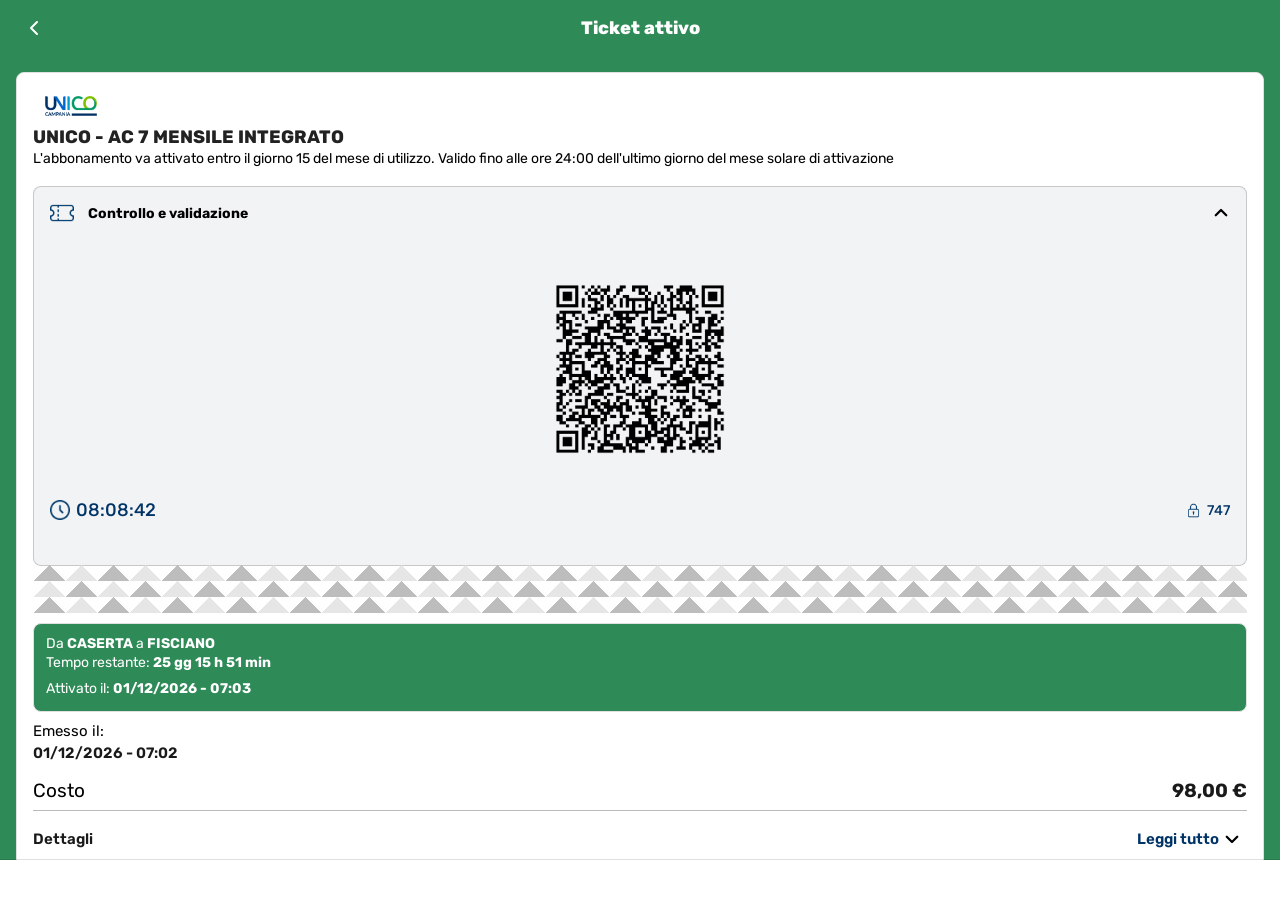
==== docs/index.html @ a91f194e "." ====
<!DOCTYPE html>
<html lang="it">
<head>
    <link rel="manifest" href="manifest.json">
    <meta name="theme-color" content="#2e8b57">
    <meta charset="UTF-8" />
  <meta name="viewport" content="width=device-width, initial-scale=1.0, maximum-scale=1.0, user-scalable=no, viewport-fit=cover" />
  <meta name="apple-mobile-web-app-capable" content="yes" />
  <meta name="apple-mobile-web-app-status-bar-style" content="black-translucent" />
  <meta name="apple-mobile-web-app-title" content="UNICO Campania" />
  <meta name="format-detection" content="telephone=no" />
  <meta name="msapplication-tap-highlight" content="no" />
  <meta name="mobile-web-app-capable" content="yes" />
  <title>ABB. UNICO</title>
  <link rel="preconnect" href="https://fonts.googleapis.com">
  <link rel="preconnect" href="https://fonts.gstatic.com" crossorigin>
  <link href="https://fonts.googleapis.com/css2?family=Rubik:wght@300;400;500;600;700;800&display=swap" rel="stylesheet">
  <link rel="stylesheet" href="styles.css" />
  <style>
    /* Palette overrides */
    .unico-topbar { background: #2e8b57 !important; }
    .content.unico { background: #2e8b57 !important; }
    .unico-banner { background: #2e8b57 !important; }
    .unico-bottom-fill { background: #2e8b57 !important; }

    .btn.secondary { background: #0a49b0 !important; }
    .val-footer { padding-bottom: 20px !important; }
    .val-footer .time, .val-footer .locks { color: #003366 !important; font-weight: 400 !important; }
    .val-footer .time { font-size: 18px !important; font-weight: 400 !important; }
    .val-footer .time span, .val-footer .locks span { font-weight: 450 !important; }
    .val-footer .time svg { width: 23px !important; height: 23px !important; }
    .val-footer .time svg *, .val-footer .locks svg * { stroke: #0a49b0 !important; }

    /* Remove space between divider and Dettagli */
    .unico-details { margin-top: 0 !important; }

    /* Bottom button layout: icon left, label centered */
    .unico-bottombar .btn.secondary { position: relative; }
    .unico-bottombar .btn.secondary svg { position: absolute; left: 16px; top: 50%; transform: translateY(-50%); }
    .unico-bottombar .btn.secondary .btn-label { position: absolute; left: 50%; transform: translateX(-50%); pointer-events: none; }
    /* Make the bottom button taller */
    .unico-bottombar .btn.secondary { padding-top: 20px; padding-bottom: 20px; margin-bottom: 6px; }

    /* Reduce gap between validation panel and triangles (second accordion body) */
    .unico-card > details.unico-acc:nth-of-type(2) .acc-body { padding-bottom: 8px !important; }

    /* Speed up triangles and position */
    .triangles { margin-top: -1px !important; }
    .triangles .tri-row { animation-duration: 0.7s !important; }

    /* Remove bottom margin only from second accordion (Controllo e validazione) */
    .unico-card > details.unico-acc:nth-of-type(2) { margin-bottom: 0 !important; }

    /* Ticket info section styles */
    .ticket-info-section {
      background: #fff;
      border-radius: 8px;
      margin-top: 10px;
    }
    
    .info-item {
      display: flex;
      flex-direction: column;
      align-items: flex-start;
      border-bottom: 0;
      gap: 4px;
    }

    .info-item.cost-item {
      flex-direction: row;
      justify-content: space-between;
      align-items: center;
      border-bottom: 1px solid #b9b9b9;
      padding-bottom: 8px;
      padding-top: 17px;
    }
    
    .info-label {
      color: black;
      font-size: 14px;
      font-weight: 400;
    }
    
    .info-value {
      color: #1a1a1a;
      font-size: 14px;
      font-weight: 600;
    }
    
    .cost-value {
      font-weight: 700;
      font-size: 17px;
    }
    
    .details-section {
      margin-top: 0;
      padding-top: 8px;
    }

    .details-header {
      display: flex;
      justify-content: space-between;
      align-items: center;
      padding: 10px 0 12px 0;
    }
    
    .details-label {
      color: #1a1a1a;
      font-size: 14px;
      font-weight: 600;
    }
    
    .details-toggle {
      background: transparent;
      border: 0;
      color: #003366;
      font-weight: 600;
      font-size: 14px;
      display: flex;
      align-items: center;
      gap: 4px;
      cursor: pointer;
    }

    .details-toggle .chevron {
      color: #000;
    }
    
    .chevron {
      transition: transform 0.2s ease;
    }

    .details-section.open .chevron {
      transform: rotate(180deg);
    }
    
    .company-info {
      background: #f8f9fa;
      border-radius: 8px;
      padding: 16px;
      margin-top: 12px;
      text-align: center;
    }
    
    .company-name {
      font-weight: 800;
      font-size: 14px;
      color: #1a1a1a;
      margin-bottom: 4px;
    }
    
    .company-address {
      font-size: 13px;
      color: #6b6b6b;
      margin-bottom: 4px;
    }
    
    .company-vat {
      font-size: 13px;
      color: #6b6b6b;
    }
    
    .ticket-codes {
      margin-top: 0;
      padding-top: 0;
    }

    .code-row {
      display: flex;
      justify-content: space-between;
      align-items: center;
      padding: 12px 0;
    }
    
    .code-label {
      color: #6b6b6b;
      font-size: 14px;
    }
    
    .code-value {
      color: #6b6b6b;
      font-size: 14px;
      font-weight: 400;
    }

    /* Mobile optimizations for iPhone 13 Pro and similar */
    @media screen and (max-width: 428px) {
      /* La rimozione di queste classi è gestita dal CSS generale in styles.css */
      /* .content.unico {
        bottom: calc(60px + var(--safe-bottom)) !important;
      } */
      
      .unico-card {
        margin: 12px;
        padding: 12px;
      }

      .unico-card-header {
        padding: 12px 0;
      }

      .unico-logo-img {
        width: 50px;
      }
      
      .unico-title .line1 {
        font-size: 15px;
        line-height: 1.3;
      }
      
      .unico-title .line2 {
        font-size: 12px;
        line-height: 1.2;
      }
      
      .qr-box {
        width: 160px;
        height: 160px;
      }
      
      .ticket-info-section {
        margin: 8px 0;
        border-radius: 8px;
      }
      
      .info-item {
        flex-direction: column;
        align-items: flex-start;
        border-bottom: 0;
        gap: 4px;
      }


      .info-label, .info-value {
        font-size: 14px;
      }
      
      .cost-value {
        font-size: 17px;
      }
      
      .company-info {
        padding: 12px;
        margin-top: 8px;
      }
      
      .company-name {
        font-size: 14px;
      }
      
      .company-address, .company-vat {
        font-size: 13px;
      }

      .details-section {
        margin-top: 0;
        padding-top: 8px;
      }

      .ticket-codes {
        margin-top: 0;
        padding-top: 0;
      }

      .code-label, .code-value {
        font-size: 14px;
      }

      .code-value {
        font-weight: 400;
      }
      
      .unico-bottombar .btn.secondary {
        width: calc(100% - 16px);
        margin-bottom: 2px;
        padding: 14px 16px;
      }
      
      /* La rimozione di queste classi è gestita dal CSS generale in styles.css */
      /* .unico-bottombar {
        height: calc(60px + var(--safe-bottom)) !important;
        padding-bottom: calc(var(--safe-bottom) + 4px) !important;
      } */
    }

    /* Touch optimizations */
    @media (hover: none) and (pointer: coarse) {
      .details-toggle {
        min-height: 44px;
        padding: 8px;
      }
      
      .icon-btn {
        min-height: 44px;
        min-width: 44px;
      }
      
      .unico-bottombar .btn.secondary {
        min-height: 48px;
      }
    }

    /* Safe area adjustments for iPhone notch */
    @supports (padding: max(0px)) {
      .unico-topbar {
        padding-left: max(16px, env(safe-area-inset-left));
        padding-right: max(16px, env(safe-area-inset-right));
      }
      
      .unico-card {
        margin-left: max(16px, env(safe-area-inset-left));
        margin-right: max(16px, env(safe-area-inset-right));
        padding-left: max(16px, env(safe-area-inset-left));
        padding-right: max(16px, env(safe-area-inset-right));
      }
      
      .unico-bottombar {
        padding-left: max(16px, env(safe-area-inset-left));
        padding-right: max(16px, env(safe-area-inset-right));
      }
    }

    /* Font size increases for better readability */
    .unico-title .line1 {
      font-size: 18px !important;
      line-height: 1.4;
    }
    
    .unico-title .line2 {
      font-size: 14px !important;
      line-height: 1.3;
    }
    
    .route {
      font-size: 14px !important;
    }

    .valid {
      font-size: 14px !important;
      font-weight: 400 !important;
    }

    .unico-banner { font-weight: 400 !important; }
    
    .info-label {
      font-size: 15px !important;
    }
    
    .info-value {
      font-size: 15px !important;
    }
    
    .cost-value {
      font-size: 19px !important;
    }
    
    .details-label {
      font-size: 15px !important;
    }
    
    .details-toggle {
      font-size: 15px !important;
      color: #003366 !important;
      font-family: 'Rubik', sans-serif !important;
    }

    .details-toggle .chevron {
      color: #000 !important;
    }
    
    .company-name {
      font-size: 15px !important;
    }
    
    .company-address, .company-vat {
      font-size: 14px !important;
    }
    
    .code-label {
      font-size: 15px !important;
    }
    
    .code-value {
      font-size: 15px !important;
      font-weight: 400 !important;
    }
    
    .val-footer .locks {
      font-size: 14px !important;
    }

    /* Porta la label "Costo" alla stessa dimensione del valore */
    .info-item.cost-item .info-label { font-size: 19px !important; }

    .unico-bottombar .btn.secondary .btn-label {
      font-size: 16px !important;
      font-weight: 600;
    }

    .clock-icon {
      width: 20px;
      height: 20px;
      object-fit: contain;
    }

    .lock-icon {
      width: 15px;
      height: 15px;
      object-fit: contain;
    }

    /* Colora le icone con #003366 */
    .sicon-img {
      filter: brightness(0) saturate(100%) invert(14%) sepia(89%) saturate(1829%) hue-rotate(192deg) brightness(95%) contrast(101%);
    }

    .clock-icon {
      filter: brightness(0) saturate(100%) invert(14%) sepia(89%) saturate(1829%) hue-rotate(192deg) brightness(95%) contrast(101%);
    }

    .lock-icon {
      filter: brightness(0) saturate(100%) invert(14%) sepia(89%) saturate(1829%) hue-rotate(192deg) brightness(95%) contrast(101%);
    }
  </style>
</head>
<body onselectstart="return false;" ondragstart="return false;">
  <div class="app-frame">
    <header class="unico-topbar">
      <button class="icon-btn back" onclick="window.location.href='tickets.html'" aria-label="Indietro">
        <svg width="24" height="24" viewBox="0 0 24 24" fill="none" xmlns="http://www.w3.org/2000/svg"><path d="M15 18L9 12L15 6" stroke="white" stroke-width="2" stroke-linecap="round" stroke-linejoin="round"/></svg>
      </button>
      <div class="title">Ticket attivo</div>
      <div class="spacer"></div>
    </header>

    <main class="content unico">
      <div class="unico-card">
        <div class="unico-card-header">
          <img class="unico-logo-img" src="unicoC.png" alt="UNICO" />
          <div class="unico-title">
            <div class="line1">UNICO - AC 7 MENSILE INTEGRATO</div>
            <div class="line2">L'abbonamento va attivato entro il giorno 15 del mese di utilizzo. Valido fino alle ore 24:00 dell'ultimo giorno del mese solare di attivazione</div>
          </div>
        </div>


        <details class="unico-acc" open>
          <summary style="color: #000; font-weight: 700;"><span class="sicon">
            <img class="sicon-img" src="ticket.png" alt="Controllo e validazione" />
          </span><span class="slabel">Controllo e validazione</span></summary>
          <div class="acc-body">
            <div class="validation-panel">
              <div class="qr-box">
                <img src="qr-code.png" alt="QR di validazione" />
              </div>
              <div class="val-footer">
                <div class="time">
                  <img src="clock.png" alt="Orologio" class="clock-icon" />
                  <span id="unico-time" style="font-weight: 400;">09:53:10</span>
                </div>
                <div class="locks">
                  <img src="lock.png" alt="Lucchetto" class="lock-icon" />
                  <span style="font-weight: 400;">747</span>
                </div>
              </div>
            </div>
          </div>
        </details>

        <div class="triangles" aria-hidden="true">
          <div class="tri-row r1"></div>
          <div class="tri-row r2"></div>
          <div class="tri-row r3"></div>
        </div>

        <div class="unico-banner">
          <div class="route">Da <strong><C>CASERTA</C></strong> a <strong>FISCIANO</strong></div>
          <div class="valid">Tempo restante: <span id="countdown"></span></div>
          <div class="activated">Attivato il: <strong><span id="activation-date"></span> - 07:03</strong></div>

        </div>
        
        <div class="ticket-info-section">
          <div class="info-item">
            <div class="info-label">Emesso il:</div>
            <div class="info-value" id="emission-date"></div>
          </div>
          
          <div class="info-item cost-item">
            <div class="info-label">Costo</div>
            <div class="info-value cost-value">98,00 €</div>
          </div>
          
          <div class="details-section">
            <div class="details-header">
              <div class="details-label">Dettagli</div>
              <button class="details-toggle" id="details-toggle" type="button">
                Leggi tutto
                <svg class="chevron" width="16" height="16" viewBox="0 0 24 24" fill="none" xmlns="http://www.w3.org/2000/svg" aria-hidden="true">
                  <path d="M19 9l-7 7-7-7" stroke="currentColor" stroke-width="2" stroke-linecap="round" stroke-linejoin="round"/>
                </svg>
              </button>
            </div>

            <div class="company-info" hidden>
              <div class="company-details">
                <div class="company-name">AIRCAMPANIA S.R.L.</div>
                <div class="company-address">Via Fasano ZI loc. Pianodardine</div>
                <div class="company-vat">P.Iva: 02977850649</div>
              </div>
            </div>
          </div>

          <div class="ticket-codes">
            <div class="code-row">
              <div class="code-label">Codice Ticket:</div>
              <div class="code-value">8509/810701</div>
            </div>
            <div class="code-row">
              <div class="code-label">PNR:</div>
              <div class="code-value">352XWKS8CA</div>
            </div>
          </div>
        </div>
      </div>

    <div class="unico-bottombar">
    </div>

  <script>
    (function(){
      function pad(n){return n<10?'0'+n:''+n}
      function tick(){
        var el = document.getElementById('unico-time');
        var d = new Date();
        el.textContent = pad(d.getHours())+":"+pad(d.getMinutes())+":"+pad(d.getSeconds());
        el.style.fontWeight = '400';
      }
      tick();
      window.unicoClock && clearInterval(window.unicoClock);
      window.unicoClock = setInterval(tick, 1000);

      // Countdown to end of month
      function updateCountdown(){
        var now = new Date();
        var year = now.getFullYear();
        var month = now.getMonth();
        var endOfMonth = new Date(year, month + 1, 0, 23, 59, 59, 999);
        var diff = endOfMonth - now;
        
        if (diff <= 0) {
          document.getElementById('countdown').innerHTML = '<strong>0</strong> gg <strong>0</strong> h <strong>0</strong> min';
          return;
        }
        
        var days = Math.floor(diff / (1000 * 60 * 60 * 24));
        var hours = Math.floor((diff % (1000 * 60 * 60 * 24)) / (1000 * 60 * 60));
        var minutes = Math.floor((diff % (1000 * 60 * 60)) / (1000 * 60));
        
        document.getElementById('countdown').innerHTML = 
          '<strong>' + days + ' gg ' + hours + ' h ' + minutes + ' min </strong>'  ;
      }
      updateCountdown();
      window.countdownInterval && clearInterval(window.countdownInterval);
      window.countdownInterval = setInterval(updateCountdown, 60000); // Update every minute

      // Set activation date to first day of current month
      var now = new Date();
      var firstDay = new Date(now.getFullYear(), now.getMonth(), 1);
      var day = pad(firstDay.getDate());
      var month = pad(firstDay.getMonth() + 1);
      var year = firstDay.getFullYear();
      document.getElementById('activation-date').textContent = day + '/' + month + '/' + year;
      document.getElementById('emission-date').textContent = day + '/' + month + '/' + year + ' - 07:02';

      // Toggle 'Leggi tutto' details panel
      var btn = document.getElementById('details-toggle');
      if (btn) {
        btn.addEventListener('click', function(){
          var detailsSection = btn.closest('.details-section');
          var companyInfo = detailsSection.querySelector('.company-info');
          
          detailsSection.classList.toggle('open');
          
          if (detailsSection.classList.contains('open')) {
            companyInfo && companyInfo.removeAttribute('hidden');
          } else {
            companyInfo && companyInfo.setAttribute('hidden','');
          }
        });
      }

      // Prevent text selection with JavaScript
      document.addEventListener('selectstart', function(e) {
        e.preventDefault();
        return false;
      });
      
      document.addEventListener('dragstart', function(e) {
        e.preventDefault();
        return false;
      });
      


      // Prevent copy/paste keyboard shortcuts
      document.addEventListener('keydown', function(e) {
        if (e.ctrlKey && (e.keyCode === 65 || e.keyCode === 67 || e.keyCode === 86 || e.keyCode === 88)) {
          e.preventDefault();
          return false;
        }
        if (e.metaKey && (e.keyCode === 65 || e.keyCode === 67 || e.keyCode === 86 || e.keyCode === 88)) {
          e.preventDefault();
          return false;
        }
      });
    })();

  </script>

        <script>
            if ('serviceWorker' in navigator) {
                navigator.serviceWorker.register('/sw.js')
                    .then(() => console.log('Service Worker registrato'))
                    .catch((err) => console.error('SW error:', err));
            }
        </script>
    </main>
</body>
</html>
---- docs/styles.css ----
/* Base */
* { 
  box-sizing: border-box;
  /* Disable text selection across all elements */
  -webkit-user-select: none;
  -moz-user-select: none;
  -ms-user-select: none;
  user-select: none;
  /* Disable text highlighting on touch devices */
  -webkit-touch-callout: none;
  -webkit-tap-highlight-color: transparent;
}
:root { --safe-bottom: env(safe-area-inset-bottom, 0px); }
html, body { 
  height: 100%; 
  overflow: hidden;
  /* Additional selection prevention for root elements */
  -webkit-user-select: none;
  -moz-user-select: none;
  -ms-user-select: none;
  user-select: none;
  -webkit-touch-callout: none;
  -webkit-tap-highlight-color: transparent;
}
body {
  margin: 0;
  font-family: 'Rubik', system-ui, -apple-system, Segoe UI, Roboto, Helvetica, Arial, 'Apple Color Emoji', 'Segoe UI Emoji';
  font-size: 14px; /* slightly smaller base size */
  background: #fff;
  color: #222;
  /* Prevent text selection and context menus */
  -webkit-user-select: none;
  -moz-user-select: none;
  -ms-user-select: none;
  user-select: none;
  -webkit-touch-callout: none;
  -webkit-tap-highlight-color: transparent;
}

/* Phone frame to mimic the screenshot proportions */
.app-frame {
  width: 100vw;
  height: 100vh; /* A2HS reliable height */
  min-height: 100dvh; /* try to match device height when supported */
  overflow: hidden; /* ensure no scroll */
  position: relative;
  background: #fff;
}

/* Status bar */
.status-bar {
  height: 44px;
  padding: 0 12px;
  display: flex;
  align-items: center;
  justify-content: space-between;
  color: #fff;
  font-weight: 600;
}
.status-bar .time { font-size: 16px; }
.status-bar .status-icons { display: flex; align-items: center; gap: 8px; }
.status-bar .icon { font-size: 12px; opacity: 0.95; }
.status-bar .wifi {
  width: 16px; height: 12px; position: relative;
}
.status-bar .wifi::before,
.status-bar .wifi::after {
  content: ""; position: absolute; left: 0; right: 0; margin: auto; border: 2px solid #fff; border-top-color: transparent; border-left-color: transparent; border-right-color: transparent; border-radius: 50%; width: 16px; height: 12px; top: 0;
}
.status-bar .wifi::after { width: 10px; height: 6px; top: 4px; }
.battery { display:flex; align-items:center; gap: 4px; }
.battery .battery-body { width: 22px; height: 10px; border:2px solid #fff; border-radius: 3px; position: relative; padding: 1px; }
.battery .battery-level { height: 100%; background:#fff; border-radius: 2px; }
.battery .battery-cap { width: 2px; height: 8px; background: #fff; border-radius: 1px; }
.battery .battery-text { font-size: 12px; font-weight: 700; opacity: 0.95; }

/* Top bar */
.topbar { height: calc(56px + env(safe-area-inset-top)); display: grid; grid-template-columns: 1fr auto 1fr; align-items: center; color: #fff; position: fixed; top: 0; left: 0; right: 0; background: #3D9C34; padding-top: env(safe-area-inset-top); z-index: 20; box-shadow: 0 1px 0 rgba(0,0,0,0.12); }
.icon-btn { display: inline-flex; align-items: center; gap: 6px; background: transparent; border: 0; color: #fff; font-weight: 600; padding: 0px 12px 0px 6px; }
.icon-btn svg { display: block; }
.topbar .title { font-weight: 700; font-size: 16px; text-align: center; }
.topbar .actions { justify-self: end; }

/* Content area */
.content {
  position: absolute; left: 0; right: 0;
  top: calc(56px + env(safe-area-inset-top));
  bottom: calc(66px + var(--safe-bottom));
  background: #fff;
  overflow: hidden; /* keep single-page view */
}

/* Pull to refresh UI */
.pull-spinner { height: 0; display: grid; place-items: center; opacity: 0; pointer-events: none; overflow: hidden; }
.pull-spinner.active { height: 36px; opacity: 1; }
.spinner { animation: spin 0.9s linear infinite; }
.spinner .path { stroke: #3D9C34; stroke-linecap: round; }
@keyframes spin { from { transform: rotate(0deg);} to { transform: rotate(360deg);} }

.content-inner { will-change: transform; }

.ticket-card { padding: 8px 12px 0; }
.ticket-header { display:flex; justify-content: flex-start; gap: 12px; color: #1a1a1a; align-items: center; position: relative; padding: 12px 0 18px; overflow: hidden; }

@keyframes headerPulse {
  0%   { transform: translate(-50%, -50%) scale(0);  opacity: 0.24; }
  100% { transform: translate(-50%, -50%) scale(40); opacity: 0;    }
}
.ticket-header .provider { color: #8a8a8a; font-weight: 400; font-size: 12px; }
.product { display:flex; align-items: center; gap: 8px; margin-top: 2px; }
.product-line { font-weight: 700; color: #1a1a1a; }
.icon-row { margin-top: 6px; }

/* Reflowed header layout */
.left.reflow { display: flex; align-items: center; gap: 10px; }
.left.reflow .check { width: 28px; height: 28px; display: grid; place-items: center; position: relative; z-index: 1; }
.left.reflow .check svg { width: 18px; height: 18px; }
.left.reflow .text-block { display: flex; flex-direction: column; margin-left: -2px; margin-top: -2px; }
.left.reflow .check::after {
  content: "";
  position: absolute;
  left: 50%;
  top: 50%;
  width: 16px;
  height: 16px;
  background: #3D9C34;
  opacity: 0.22;
  border-radius: 50%;
  transform: translate(-50%, -50%) scale(0);
  pointer-events: none;
  animation: headerPulse 2.2s linear infinite;
}
.right { position: absolute; right: 0; bottom: 0; }
.remaining { color: #8a8a8a; font-size: 12px; font-weight: 400; }

.qr-wrap { display: grid; place-items: center; padding: 8px 0 0; }
.qr { width: 180px; height: 180px; }
.qr svg { width: 100%; height: 100%; display: block; }
.qr img { width: 100%; height: 100%; display: block; object-fit: contain; }

.details { margin-top: 8px; border-top: 1px solid #eaeaea; }
.row { display:flex; justify-content: space-between; align-items: flex-start; gap: 8px; padding: 12px 0; border-bottom: 1px solid #efefef; }
.label { color:#8a8a8a; font-size: 12px; }
.value { color:#1f1f1f; font-weight: 500; margin-left: auto; text-align: right; max-width: 60%; white-space: normal; word-break: break-word; }
.value.mono { font-family: 'Rubik', system-ui, -apple-system, Segoe UI, Roboto, Helvetica, Arial, 'Apple Color Emoji', 'Segoe UI Emoji'; letter-spacing: 0.3px; white-space: nowrap; }

/* Bottom tab bar */
.tabbar {
  position: fixed; left: 0; right: 0; bottom: 0;
  height: calc(66px + var(--safe-bottom)); /* slight overscan eliminates 1px gaps */
  background: #3D9C34; display: grid; grid-template-columns: repeat(3, 1fr); align-items: center; z-index: 10;
  box-shadow: 0 -1px 0 rgba(0,0,0,0.08);
}
.tabbar .tab { margin-bottom: var(--safe-bottom); }

/* Extra paint for the bottom safe area (A2HS edge cases) */
.safe-bottom { position: fixed; left: 0; right: 0; bottom: 0; height: var(--safe-bottom); background: #3D9C34; z-index: 5; pointer-events: none; }
.tab { color: rgba(255,255,255,0.9); text-decoration: none; display:flex; flex-direction: column; align-items: center; justify-content: center; gap: 2px; font-size: 12px; }
.tab .tab-icon { width: 24px; height: 24px; display: grid; place-items: center; }
.tab .avatar { width: 24px; height: 24px; border-radius: 50%; background: rgba(255,255,255,0.9); color: #3D9C34; font-weight: 700; }
.tab.active { color: #fff; font-weight: 700; }

/* Shop screen styles */
.shop-topbar { height: 72px; background: #3D9C34; color: #fff; display: flex; align-items: center; justify-content: space-between; padding: 0 16px; position: fixed; top: 0; left: 0; right: 0; padding-top: env(safe-area-inset-top); z-index: 20; box-shadow: 0 1px 0 rgba(0,0,0,0.12); }
.shop-topbar .city-name { font-weight: 700; font-size: 16px; }
.shop-topbar .city-sub { font-size: 12px; opacity: 0.9; }
.shop-topbar .icon-btn { padding: 6px; }

.content.shop { 
  background: #fff; 
  top: calc(72px + env(safe-area-inset-top)); 
  overflow: auto; 
  -webkit-overflow-scrolling: touch;
}

.hero { position: relative; background: linear-gradient(180deg, #3D9C34 0%, #3D9C34 100%); color: #fff; height: 170px; overflow: hidden; display: flex; align-items: center; }
.hero-graphic { position: absolute; inset: 0; }
.hero-graphic .arch { position: absolute; right: -40px; bottom: -40px; width: 260px; height: 140px; background: rgba(0,0,0,0.18); border-top-left-radius: 140px; border-top-right-radius: 140px; transform: scaleX(1.2); }
.hero-graphic .tickets { position: absolute; left: 8px; top: 20px; width: 110px; height: 90px; background: rgba(255,255,255,0.25); border-radius: 8px; filter: blur(0.2px); }
.hero-graphic .bag { position: absolute; left: 70px; top: 40px; width: 120px; height: 100px; background: rgba(0,0,0,0.25); border-radius: 14px; }
.hero-cta { position: relative; margin-left: auto; margin-right: 16px; text-align: center; }
.hero-cta .cta-title { font-weight: 800; letter-spacing: 0.4px; }
.hero-cta .cta-sub { font-weight: 700; font-size: 12px; margin-top: 2px; }
.hero-cta .cta-button { display: inline-block; margin-top: 10px; background: #3D9C34; color: #fff; text-decoration: none; padding: 8px 14px; border-radius: 22px; font-weight: 700; box-shadow: 0 2px 0 rgba(0,0,0,0.15) inset; }

.section { padding: 16px; background: #fff; }
.section + .section { padding-top: 6px; }
.section-header { margin: 8px 0 10px; }
.section-title { font-weight: 700; font-size: 16px; color: #222; }
.section-sub { font-size: 12px; color: #7c7c7c; }

.card-grid.two { display: grid; grid-template-columns: 1fr 1fr; gap: 12px; }
.card { display: grid; grid-template-columns: auto 1fr; align-items: center; gap: 10px; background: #fff; border-radius: 8px; padding: 14px; box-shadow: 0 1px 0 rgba(0,0,0,0.06), 0 1px 12px rgba(0,0,0,0.02); color: #1a1a1a; text-decoration: none; }
.card .card-logo.unico { width: 58px; height: 36px; border-radius: 6px; background: #fff; border: 2px solid #3D9C34; color: #3D9C34; display: grid; place-items: center; font-weight: 800; }
.card .card-icon.phone { width: 48px; height: 48px; border-radius: 10px; background: #eaf9f6; display: grid; place-items: center; }
.card .card-title { font-size: 12px; color: #1a1a1a; }

.tile-grid.two { display: grid; grid-template-columns: 1fr 1fr; gap: 10px; }
.tile { position: relative; height: 82px; border-radius: 10px; background: linear-gradient(135deg, rgba(61,156,52,0.85), rgba(61,156,52,0.85)); color: #fff; text-decoration: none; overflow: hidden; display: grid; align-items: end; }
.tile .tile-label { padding: 10px; font-weight: 700; }

/* Start options */
.content.shop.start { overflow: auto; }
.tile.option { background: linear-gradient(135deg, rgba(61,156,52,0.85), rgba(61,156,52,0.85)); }

/* UNICO screen */
.unico-topbar { height: calc(56px + env(safe-area-inset-top)); background: #3D9C34; color:#fff; position: fixed; top:0; left:0; right:0; display:grid; grid-template-columns: 1fr auto 1fr; align-items:center; padding-top: env(safe-area-inset-top); z-index: 20; box-shadow: none; }
.unico-topbar .title { font-weight: 800; font-size: 18px}
.content.unico { top: calc(56px + env(safe-area-inset-top)); bottom: calc(40px + var(--safe-bottom)); overflow: auto; background: #3D9C34; }
.content.unico { scrollbar-width: none; }
.content.unico::-webkit-scrollbar { width: 0; height: 0; display: none; }

.unico-card { margin: 16px; background: #ffffff; border-radius: 8px; padding: 16px; box-shadow: none; border: 1px solid #e0e0e0; }
.unico-card-header { background:#fff; border-radius: 8px; padding: 12px 0; position: relative; display:block; box-shadow: none; border: 0; }
.unico-logo-img { position: absolute; margin-top: 3px; left: 12px; top: 4px; width: 52px; height: auto; object-fit: contain; }
.unico-title { margin-top: 4px; padding-left: 0; padding-top: 20px; text-align: left; }
.unico-logo { width: 64px; height: 32px; border-radius: 6px; background: #fff; border:2px solid #3D9C34; color:#3D9C34; display:grid; place-items:center; font-weight: 800; }
.unico-title .line1 { font-weight: 750; }
.unico-title .line2 { font-size: 12px; color:black; }
.unico-title .line3 { font-size: 12px; color:#9a9a9a; }

.unico-acc { margin: 14px 0 0 0; background: transparent; border-radius: 0; overflow: visible; }
.unico-acc:first-of-type { margin-top: 6px; }
.unico-acc summary { list-style: none; cursor: pointer; padding: 14px 16px; font-weight: 600; display:flex; align-items:center; justify-content: space-between; background: #f2f3f4; border-radius: 8px; border: 1px solid #c8c8c8; }
.unico-acc[open] summary { border-bottom-left-radius: 0; border-bottom-right-radius: 0; border-bottom: 0; }
.unico-acc summary .sicon { display:inline-grid; place-items:center; margin-right: 14px; }
.unico-acc summary .sicon .sicon-img { width: 24px; height: 24px; object-fit: contain; display: block; }
.unico-acc summary .slabel { flex: 1; }
.unico-acc summary .chev { width: 18px; height: 18px; background: url('chevron.png') center/contain no-repeat; display: inline-block; transform: rotate(90deg); transition: transform 160ms ease; }
.unico-acc[open] summary .chev { transform: rotate(270deg); }
.unico-acc summary::after {
  content: '';
  width: 18px;
  height: 18px;
  background-image: url("data:image/svg+xml,%3csvg xmlns='http://www.w3.org/2000/svg' fill='none' viewBox='0 0 24 24' stroke='%23000'%3e%3cpath stroke-linecap='round' stroke-linejoin='round' stroke-width='3' d='M19 9l-7 7-7-7'%3e%3c/path%3e%3c/svg%3e");
  background-size: contain;
  background-repeat: no-repeat;
  background-position: center;
  transition: transform 0.2s ease;
}
.unico-acc[open] summary::after {
  transform: rotate(180deg);
}
.unico-acc .acc-body { padding: 18px 16px; border: 1px solid #c8c8c8; border-top: 0; background: #f2f3f4; border-radius: 0 0 8px 8px; }
.unico-acc:first-of-type .acc-body { padding-top: 28px; padding-bottom: 12px; }
.triangles { margin: 0; padding: 0; background: transparent; border-radius: 0; overflow: hidden; }
.triangles .tri-row { height: 16px; background-repeat: repeat-x; background-size: 64px 16px; will-change: background-position; -webkit-backface-visibility: hidden; backface-visibility: hidden; }
/* Top row: dark then light */
.triangles .tri-row.r1 { 
  background-image: url("data:image/svg+xml;utf8,<svg xmlns='http://www.w3.org/2000/svg' shape-rendering='crispEdges' width='56' height='14' viewBox='0 0 56 14'><polygon points='0,14 14,0 28,14' fill='%23bdbdbd'/><polygon points='28,14 42,0 56,14' fill='%23e6e6e6'/></svg>"); 
  animation: tri-scroll 0.7s linear infinite;
}
/* Middle row: light then dark - offset per sfasare i triangoli */
.triangles .tri-row.r2 { 
  background-image: url("data:image/svg+xml;utf8,<svg xmlns='http://www.w3.org/2000/svg' shape-rendering='crispEdges' width='56' height='14' viewBox='0 0 56 14'><polygon points='0,14 14,0 28,14' fill='%23e6e6e6'/><polygon points='28,14 42,0 56,14' fill='%23bdbdbd'/></svg>"); 
  animation: tri-scroll-offset 0.7s linear infinite;
}
/* Bottom row: dark then light */
.triangles .tri-row.r3 { 
  background-image: url("data:image/svg+xml;utf8,<svg xmlns='http://www.w3.org/2000/svg' shape-rendering='crispEdges' width='56' height='14' viewBox='0 0 56 14'><polygon points='0,14 14,0 28,14' fill='%23bdbdbd'/><polygon points='28,14 42,0 56,14' fill='%23e6e6e6'/></svg>"); 
  animation: tri-scroll 0.7s linear infinite;
}

/* Animazione per la prima e terza riga */
@keyframes tri-scroll {
  0% { background-position: 0 0; }
  100% { background-position: 64px 0; }
}

/* Animazione sfasata per la seconda riga - le punte toccano i bordi dei triangoli sopra/sotto */
@keyframes tri-scroll-offset {
  0% { background-position: -16px 0; }
  100% { background-position: 48px 0; }
}
.validation-panel { background: transparent; border:0; border-radius:8px; padding:12px 0px 12px 0px; display:grid; justify-items:center; gap:40px; }
.qr-box { width: 180px; height: 180px; display:grid; place-items:center; }
.qr-box img { width: 100%; height: 100%; object-fit: contain; display:block; }
.val-footer { width: 100%; display:flex; align-items:center; justify-content: space-between; }
.val-footer .time { display:inline-flex; align-items:center; gap:6px; color:#1f5fe0; font-weight: 400; font-size: 17px; }
.val-footer .time svg { width: 20px; height: 20px; }
.val-footer .locks { display:inline-flex; align-items:center; gap:6px; color:#1f5fe0; font-weight:400; }
.val-footer .time svg *,
.val-footer .locks svg * { stroke: #1f5fe0 !important; }
.id-card { display:flex; gap: 15px; align-items: flex-start; }
.id-card .avatar { width: 58px; height: 58px; border-radius: 8px; background: #d7d7d7; }
.id-card .avatar-img { width: 92px; height: 92px; border-radius: 0; object-fit: cover; display: block; margin: 6px 0; }
.id-card .id-lines { display: grid; gap: 3px; }
.id-card .id-name { font-weight: 700; color: #1a1a1a; font-size: 13px; }
.id-card .id-cf { font-size: 12px; color:black; letter-spacing: 0.3px; }
.id-card .sep { height: 8px; }
.id-card .id-row { font-size: 13px; }
.id-card .id-field { display: grid; gap: 2px; margin-top: 4px; }
.id-card .id-field .label { font-size: 11px; color: black; }
.id-card .id-field .value { font-size: 13px; color: #1a1a1a; text-align: left; margin-left: 0; max-width: none; }
.id-card .id-field .value.strong { font-weight: 500; }

.unico-banner {
  margin-top: 10px;
  background: #3D9C34;
  color: #fff;
  border-radius: 8px;
  padding: 10px 12px 14px 12px;
  font-weight: 600;
  text-align: left;
  border: 1px solid #e0e0e0;
}
.unico-banner .route {
  line-height: 1.4;
}
.unico-banner .valid {
  font-weight: 700;
  line-height: 1.3;
  margin-bottom: 8px;
}

.unico-meta { background:#fff; border-radius: 8px; margin-top: 10px; padding: 10px 14px; }
.unico-meta .meta-row { display:flex; justify-content: space-between; padding: 6px 0; border-bottom: 0; }
.unico-meta .meta-row + .meta-row { margin-top: 8px; }
.unico-meta .meta-row.stack { display: grid; gap: 2px; }
.unico-meta .meta-row .label { color:#6b6b6b; font-size:12px; }
.unico-meta .meta-row .value { font-size: 14px; color:#1a1a1a; }
/* Force left-start for stacked values */
.unico-meta .meta-row.stack .value { text-align: left; margin-left: 0; justify-self: start; }
.unico-meta .meta-row.inline { display:flex; gap: 6px; justify-content: space-between; align-items: baseline; }
.unico-meta .meta-row.inline .label { font-size: 15px; font-weight: 400; }
.unico-meta .meta-row .nowrap { white-space: nowrap; }
.unico-meta .meta-row:last-child { border-bottom: 0; }
.unico-meta .value.strong { font-weight: 800; }
.unico-meta .meta-divider { height: 1px; background: #f0f0f0; margin-top: 8px; }

.unico-details { background:#fff; border-radius: 8px; margin-top: 10px; padding: 10px 14px; }
.unico-details .row { display:flex; justify-content: space-between; padding: 8px 0; border-bottom: 0; }
.unico-details .row .chev.small { width: 14px; height: 14px; background: url('chevron.png') center/contain no-repeat; transform: rotate(90deg); transition: transform 160ms ease; }
.unico-details .row .chev.small.rotate { transform: rotate(270deg); }
.unico-details .row:last-child { border-bottom: 0; }
.unico-details .issuer { margin-top: 10px; color:#444; font-size: 13px; }
.unico-details .link { font-weight: 700; color:#2d78ff; text-decoration: none; }
/* Bottom details header and toggle */
.unico-details .row.header { align-items: center; }
.unico-details .row.header .label { font-weight: 700; }
.unico-details .details-toggle { background: transparent; border: 0; padding: 6px 0; color: #2d78ff; font-weight: 700; font-family: inherit; cursor: pointer; display: inline-flex; align-items: center; gap: 6px; }
.unico-details .details-toggle:active { opacity: .85; }
.unico-details .details-toggle .chev-btn { width: 14px; height: 14px; background: url('chevron.png') center/contain no-repeat; display: inline-block; filter: hue-rotate(200deg) saturate(4) brightness(1.1); transform: rotate(90deg); transition: transform 160ms ease; }
.unico-details.open .details-toggle .chev-btn { transform: rotate(270deg); }
.unico-details .issuer.right { text-align: right; }
.unico-details .greybox { margin-top: 10px; background: #f2f3f4; border-radius: 8px; padding: 8px 10px; }
.unico-details .greybox .row { border-bottom: 0; padding: 6px 0; }
.unico-details .greybox .value.muted { color: #7a7a7a; }

.unico-actions { padding: 12px 0 2px; display:grid; place-items:center; }
.btn.secondary { background:#1f5fe0; color:#fff; border:0; border-radius: 10px; padding: 12px 16px; display:inline-flex; align-items:center; gap:8px; font-weight: 700; }

/* UNICO bottom safe-area paint (no tabbar) */
.unico-bottom-fill { position: fixed; left: 0; right: 0; bottom: 0; height: var(--safe-bottom); background: #3D9C34; z-index: 5; pointer-events: none; }

/* UNICO fixed bottom action bar */
.unico-bottombar {
  position: fixed; left: 0; right: 0; bottom: 0;
  height: calc(40px + var(--safe-bottom));
  background: #ffffff; box-shadow: 0 -1px 0 rgba(0,0,0,0.12);
  display: grid; align-items: end; justify-items: center; z-index: 12;
  padding-bottom: var(--safe-bottom);
}


/* Scrollbar subtle */
.content::-webkit-scrollbar { width: 6px; }
.content::-webkit-scrollbar-thumb { background: #e3e3e3; border-radius: 4px; }

/* Settings / Customize */
.content.settings { background: #fff; }
.form { padding: 16px; display: grid; gap: 14px; }
.form-group { display: grid; gap: 6px; }
.form-row { display: grid; grid-template-columns: 1fr 1fr; gap: 12px; }
.form label { font-size: 12px; color: #666; }
.form input[type="date"],
.form input[type="time"],
.form select { height: 38px; border: 1px solid #e4e4e4; border-radius: 8px; padding: 0 10px; font-size: 14px; }
.form-actions { display: flex; gap: 10px; margin-top: 8px; }
.btn { display: inline-block; text-decoration: none; color: #3D9C34; background: #f3fbfa; padding: 10px 12px; border-radius: 10px; font-weight: 600; text-align: center; flex: 1; }
.btn.primary { background: #3D9C34; color: #fff; }

/* Additional text and image selection prevention */
img, svg, canvas {
  -webkit-user-select: none;
  -moz-user-select: none;
  -ms-user-select: none;
  user-select: none;
  -webkit-touch-callout: none;
  -webkit-tap-highlight-color: transparent;
  pointer-events: none;
}

/* Prevent selection on all text elements */
p, span, div, h1, h2, h3, h4, h5, h6, a, button, label {
  -webkit-user-select: none;
  -moz-user-select: none;
  -ms-user-select: none;
  user-select: none;
  -webkit-touch-callout: none;
  -webkit-tap-highlight-color: transparent;
}

/* Re-enable pointer events for interactive elements */
button, a, .btn, .tab, .icon-btn, .details-toggle {
  pointer-events: auto;
}

/* Uniforma lo stile della freccia accanto a "Leggi tutto" con quelle delle card */
.details-toggle .chevron { width: 18px; height: 18px; color: #000; }
.details-toggle .chevron path { stroke-width: 3; }
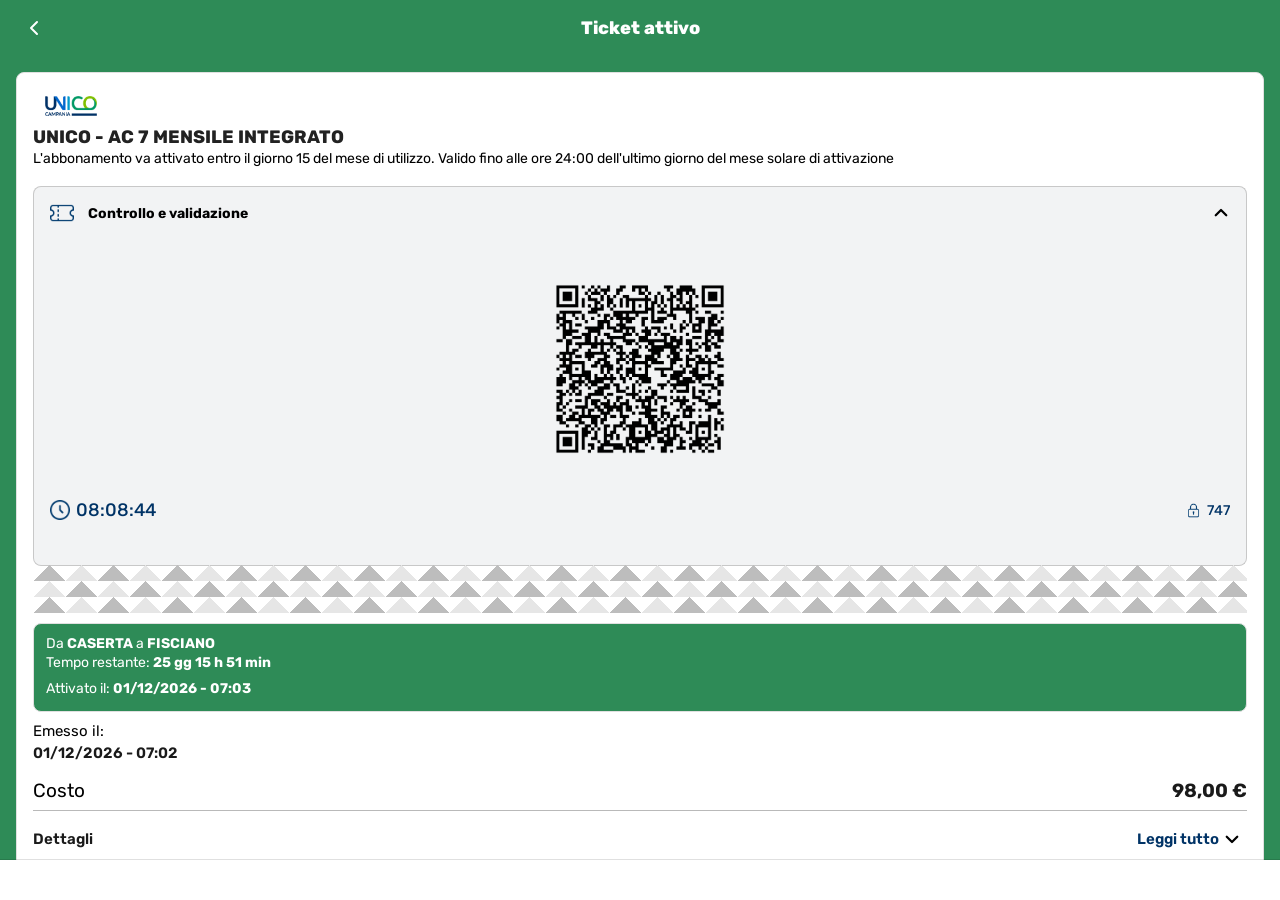
==== commit 901c4ae3: "." ====
--- a/docs/index.html
+++ b/docs/index.html
@@ -474,7 +474,7 @@
         </div>
 
         <div class="unico-banner">
-          <div class="route">Da <strong><C>CASERTA</C></strong> a <strong>FISCIANO</strong></div>
+          <div class="route">Da <strong>CASERTA</strong> a <strong>FISCIANO</strong></div>
           <div class="valid">Tempo restante: <span id="countdown"></span></div>
           <div class="activated">Attivato il: <strong><span id="activation-date"></span> - 07:03</strong></div>
 
@@ -523,11 +523,11 @@
           </div>
         </div>
       </div>
-
-    <div class="unico-bottombar">
-    </div>
-
-  <script>
+    </main>
+
+    <div class="unico-bottombar"></div>
+
+    <script>
     (function(){
       function pad(n){return n<10?'0'+n:''+n}
       function tick(){
@@ -600,8 +600,6 @@
         e.preventDefault();
         return false;
       });
-      
-
 
       // Prevent copy/paste keyboard shortcuts
       document.addEventListener('keydown', function(e) {
@@ -615,16 +613,15 @@
         }
       });
     })();
-
-  </script>
-
-        <script>
-            if ('serviceWorker' in navigator) {
-                navigator.serviceWorker.register('/sw.js')
-                    .then(() => console.log('Service Worker registrato'))
-                    .catch((err) => console.error('SW error:', err));
-            }
-        </script>
-    </main>
+    </script>
+
+    <script>
+      if ('serviceWorker' in navigator) {
+        navigator.serviceWorker.register('./sw.js')
+          .then(() => console.log('Service Worker registrato'))
+          .catch((err) => console.error('SW error:', err));
+      }
+    </script>
+  </div>
 </body>
 </html>
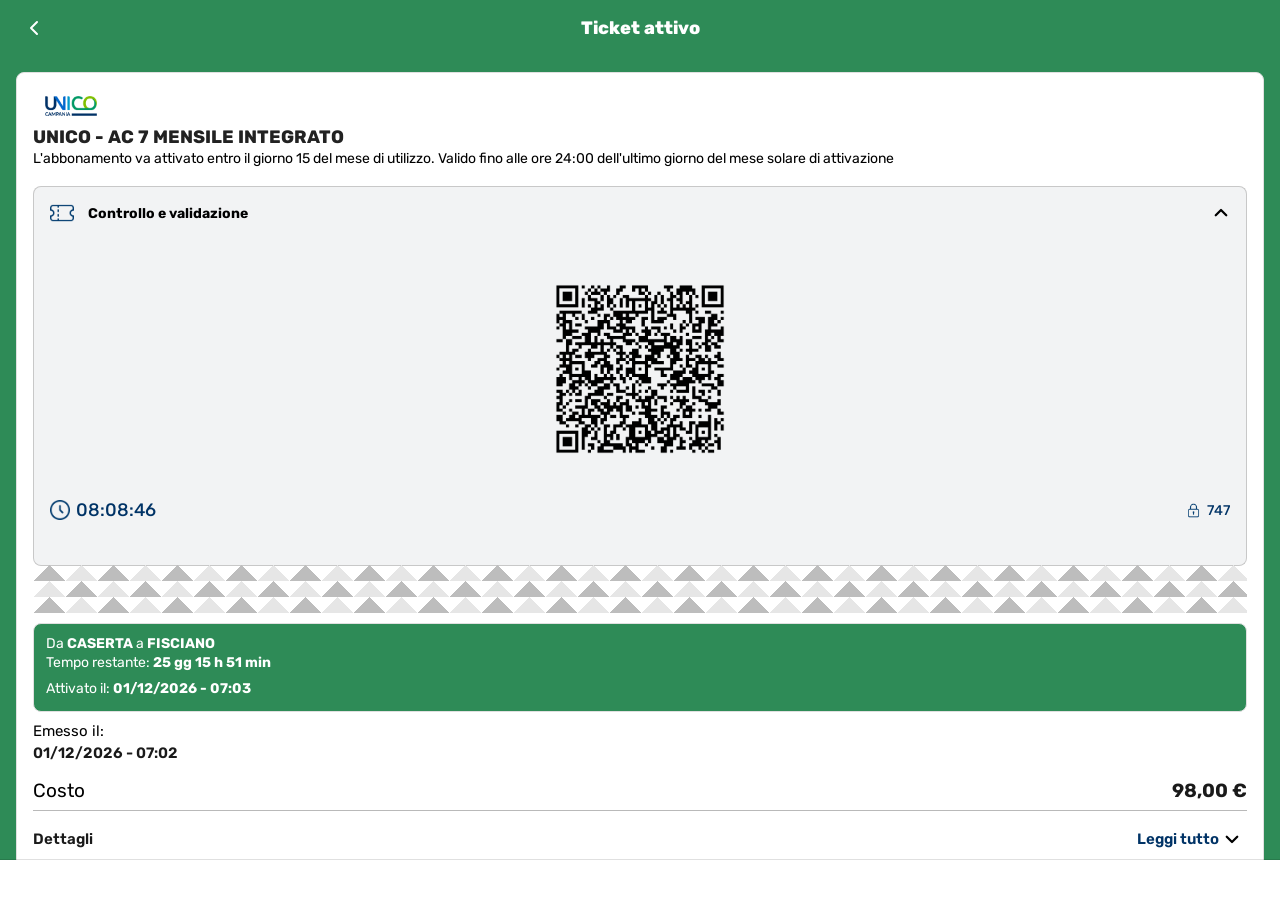
==== commit 9c743a07: "." ====
--- a/docs/index.html
+++ b/docs/index.html
@@ -421,12 +421,33 @@
     .lock-icon {
       filter: brightness(0) saturate(100%) invert(14%) sepia(89%) saturate(1829%) hue-rotate(192deg) brightness(95%) contrast(101%);
     }
+
+    /* Ensure full scrolling so all data can be pulled comfortably above the white bottom bar */
+    .content.unico {
+      bottom: calc(40px + var(--safe-bottom)) !important;
+      padding-bottom: 24px !important;
+      -webkit-overflow-scrolling: touch !important;
+      overflow-y: auto !important;
+    }
+
+    /* Striscetta bianca fissa in basso ripristinata e visibile */
+    .unico-bottombar {
+      display: block !important;
+      position: fixed !important;
+      left: 0 !important;
+      right: 0 !important;
+      bottom: 0 !important;
+      height: calc(40px + var(--safe-bottom)) !important;
+      background: #ffffff !important;
+      box-shadow: 0 -1px 0 rgba(0,0,0,0.12) !important;
+      z-index: 12 !important;
+    }
   </style>
 </head>
 <body onselectstart="return false;" ondragstart="return false;">
   <div class="app-frame">
     <header class="unico-topbar">
-      <button class="icon-btn back" onclick="window.location.href='tickets.html'" aria-label="Indietro">
+      <button class="icon-btn back" onpointerdown="var m=document.querySelector('meta[name=\'theme-color\']');if(m)m.setAttribute('content','#ffffff');var ma=document.querySelector('meta[name=\'apple-mobile-web-app-status-bar-style\']');if(ma)ma.setAttribute('content','default');" onclick="window.location.href='tickets.html'" aria-label="Indietro">
         <svg width="24" height="24" viewBox="0 0 24 24" fill="none" xmlns="http://www.w3.org/2000/svg"><path d="M15 18L9 12L15 6" stroke="white" stroke-width="2" stroke-linecap="round" stroke-linejoin="round"/></svg>
       </button>
       <div class="title">Ticket attivo</div>
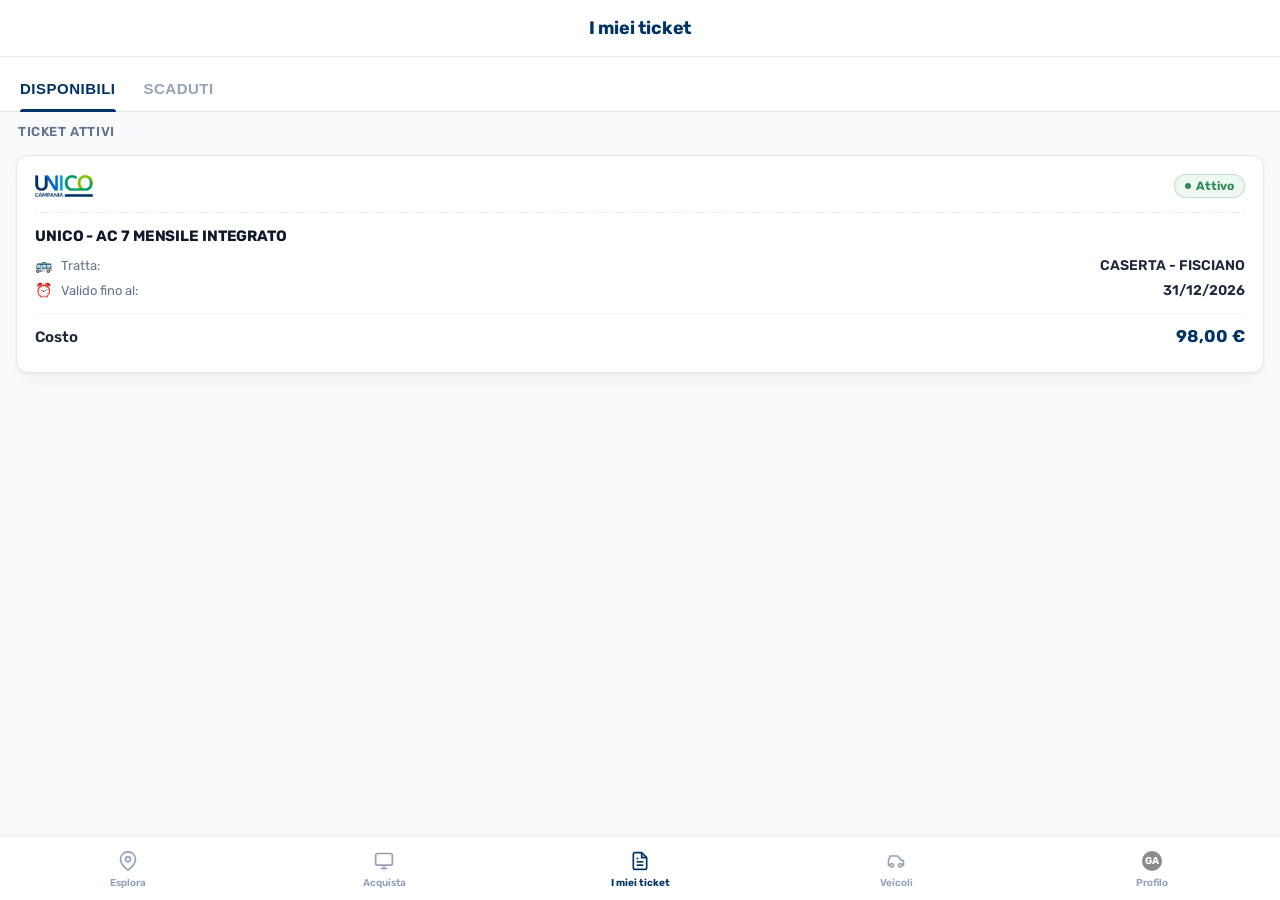
==== commit 78cc9803: "." ====
--- a/docs/index.html
+++ b/docs/index.html
@@ -1,71 +1,471 @@
 <!DOCTYPE html>
 <html lang="it">
 <head>
-    <link rel="manifest" href="manifest.json">
-    <meta name="theme-color" content="#2e8b57">
-    <meta charset="UTF-8" />
+  <link rel="manifest" href="manifest.json">
+  <meta name="theme-color" content="#ffffff" id="meta-theme-color">
+  <meta charset="UTF-8" />
   <meta name="viewport" content="width=device-width, initial-scale=1.0, maximum-scale=1.0, user-scalable=no, viewport-fit=cover" />
   <meta name="apple-mobile-web-app-capable" content="yes" />
-  <meta name="apple-mobile-web-app-status-bar-style" content="black-translucent" />
+  <meta name="apple-mobile-web-app-status-bar-style" content="default" id="meta-apple-status">
   <meta name="apple-mobile-web-app-title" content="UNICO Campania" />
   <meta name="format-detection" content="telephone=no" />
   <meta name="msapplication-tap-highlight" content="no" />
   <meta name="mobile-web-app-capable" content="yes" />
-  <title>ABB. UNICO</title>
+  <title>UNICO Campania</title>
   <link rel="preconnect" href="https://fonts.googleapis.com">
   <link rel="preconnect" href="https://fonts.gstatic.com" crossorigin>
-  <link href="https://fonts.googleapis.com/css2?family=Rubik:wght@300;400;500;600;700;800&display=swap" rel="stylesheet">
+  <link href="https://fonts.googleapis.com/css2?family=Rubik:wght@300;400;500;600;700;800&family=Inter:wght@400;500;600;700;800&display=swap" rel="stylesheet">
   <link rel="stylesheet" href="styles.css" />
   <style>
-    /* Palette overrides */
-    .unico-topbar { background: #2e8b57 !important; }
-    .content.unico { background: #2e8b57 !important; }
-    .unico-banner { background: #2e8b57 !important; }
-    .unico-bottom-fill { background: #2e8b57 !important; }
-
-    .btn.secondary { background: #0a49b0 !important; }
-    .val-footer { padding-bottom: 20px !important; }
-    .val-footer .time, .val-footer .locks { color: #003366 !important; font-weight: 400 !important; }
-    .val-footer .time { font-size: 18px !important; font-weight: 400 !important; }
-    .val-footer .time span, .val-footer .locks span { font-weight: 450 !important; }
-    .val-footer .time svg { width: 23px !important; height: 23px !important; }
-    .val-footer .time svg *, .val-footer .locks svg * { stroke: #0a49b0 !important; }
-
-    /* Remove space between divider and Dettagli */
-    .unico-details { margin-top: 0 !important; }
-
-    /* Bottom button layout: icon left, label centered */
-    .unico-bottombar .btn.secondary { position: relative; }
-    .unico-bottombar .btn.secondary svg { position: absolute; left: 16px; top: 50%; transform: translateY(-50%); }
-    .unico-bottombar .btn.secondary .btn-label { position: absolute; left: 50%; transform: translateX(-50%); pointer-events: none; }
-    /* Make the bottom button taller */
-    .unico-bottombar .btn.secondary { padding-top: 20px; padding-bottom: 20px; margin-bottom: 6px; }
-
-    /* Reduce gap between validation panel and triangles (second accordion body) */
-    .unico-card > details.unico-acc:nth-of-type(2) .acc-body { padding-bottom: 8px !important; }
-
-    /* Speed up triangles and position */
-    .triangles { margin-top: -1px !important; }
-    .triangles .tri-row { animation-duration: 0.7s !important; }
-
-    /* Remove bottom margin only from second accordion (Controllo e validazione) */
-    .unico-card > details.unico-acc:nth-of-type(2) { margin-bottom: 0 !important; }
-
-    /* Ticket info section styles */
+    body {
+      font-family: 'Rubik', -apple-system, BlinkMacSystemFont, 'Segoe UI', Roboto, sans-serif;
+      margin: 0;
+      padding: 0;
+      background: #ffffff;
+      height: 100%;
+      overflow: hidden;
+    }
+
+    /* Views management for instant, synchronized switching */
+    .view-container {
+      position: absolute;
+      top: 0;
+      left: 0;
+      right: 0;
+      bottom: 0;
+      width: 100vw;
+      height: 100vh;
+      min-height: 100dvh;
+      overflow: hidden;
+      display: none;
+    }
+    .view-container.active {
+      display: block;
+    }
+
+    /* --- HOME / TICKETS LIST STYLES --- */
+    .tickets-topbar { 
+      height: calc(56px + env(safe-area-inset-top)); 
+      background: #ffffff; 
+      color: #0f172a; 
+      position: fixed; 
+      top: 0; 
+      left: 0; 
+      right: 0; 
+      display: flex; 
+      align-items: center; 
+      justify-content: center; 
+      padding-top: env(safe-area-inset-top); 
+      z-index: 20; 
+      box-shadow: 0 1px 0 rgba(0,0,0,0.08); 
+    }
+    .tickets-topbar .title { 
+      font-weight: 700; 
+      font-size: 18px; 
+      color: #003366; 
+      letter-spacing: -0.2px;
+    }
+
+    .content.tickets { 
+      top: calc(56px + env(safe-area-inset-top)); 
+      bottom: calc(64px + var(--safe-bottom)); 
+      overflow-y: auto; 
+      -webkit-overflow-scrolling: touch;
+      background: #f8fafc; 
+    }
+
+    .tabs { 
+      display: flex; 
+      gap: 28px; 
+      padding: 14px 20px 0; 
+      border-bottom: 1px solid #e2e8f0; 
+      background: #ffffff;
+    }
+    .tab-item { 
+      background: transparent; 
+      border: 0; 
+      padding: 10px 0 14px; 
+      font-weight: 600; 
+      color: #94a3b8; 
+      position: relative; 
+      font-size: 15px;
+      letter-spacing: 0.5px;
+      cursor: pointer;
+    }
+    .tab-item.active { 
+      color: #003366; 
+      font-weight: 700;
+    }
+    .tab-item.active::after { 
+      content: ""; 
+      position: absolute; 
+      left: 0; 
+      right: 0; 
+      bottom: -1px; 
+      height: 3px; 
+      background: #003366; 
+      border-radius: 3px 3px 0 0; 
+    }
+
+    .section.section-caption { 
+      padding: 12px 18px 8px; 
+      background: #f8fafc; 
+      color: #64748b; 
+      font-weight: 600; 
+      font-size: 13px;
+      text-transform: uppercase;
+      letter-spacing: 0.6px;
+    }
+
+    .ticket-list-card { 
+      display: block; 
+      margin: 8px 16px 16px; 
+      background: #ffffff; 
+      border-radius: 12px;
+      box-shadow: 0 1px 3px rgba(0,0,0,0.05), 0 10px 15px -5px rgba(0,0,0,0.04);
+      border: 1px solid #e2e8f0; 
+      color: #1e293b; 
+      text-decoration: none; 
+      padding: 18px; 
+      cursor: pointer;
+      transition: transform 0.15s ease, box-shadow 0.15s ease;
+      position: relative;
+    }
+    .ticket-list-card:active {
+      transform: scale(0.985);
+    }
+    .ticket-list-card .card-header { 
+      display: flex; 
+      justify-content: space-between; 
+      align-items: center; 
+      margin-bottom: 14px;
+    }
+    .ticket-list-card .brand { 
+      width: 58px; 
+      height: auto; 
+      object-fit: contain; 
+    }
+    .badge { 
+      display: inline-flex;
+      align-items: center;
+      gap: 5px;
+      font-weight: 700; 
+      font-size: 12px; 
+      padding: 4px 10px; 
+      border-radius: 20px; 
+      background: #eef7f0; 
+      color: #2e8b57; 
+      border: 1px solid rgba(46, 139, 87, 0.25);
+    }
+    .badge.active::before {
+      content: "";
+      width: 6px;
+      height: 6px;
+      border-radius: 50%;
+      background: #2e8b57;
+      display: inline-block;
+    }
+    .ticket-list-card .card-title { 
+      font-weight: 700; 
+      font-size: 15px;
+      color: #0f172a;
+      border-top: 1px dashed #e2e8f0; 
+      padding-top: 14px; 
+      margin-bottom: 12px;
+      letter-spacing: -0.1px;
+    }
+    .ticket-list-card .card-row { 
+      display: flex; 
+      align-items: baseline; 
+      gap: 10px; 
+      margin-bottom: 8px; 
+      color: #64748b; 
+    }
+    .ticket-list-card .card-row .icon {
+      font-size: 14px;
+      width: 16px;
+      flex-shrink: 0;
+    }
+    .ticket-list-card .card-row .label { 
+      color: #64748b; 
+      font-size: 13px; 
+      font-weight: 400;
+    }
+    .ticket-list-card .card-row .value.strong { 
+      font-weight: 600; 
+      color: #1e293b; 
+      font-size: 14px;
+    }
+    .ticket-list-card .card-row.spread { 
+      justify-content: space-between; 
+      margin-top: 14px;
+      padding-top: 12px;
+      border-top: 1px solid #f1f5f9;
+    }
+    .ticket-list-card .card-row.spread .label {
+      font-size: 15px;
+      font-weight: 600;
+      color: #1e293b;
+    }
+    .ticket-list-card .card-row.spread .value.strong {
+      font-size: 17px;
+      font-weight: 700;
+      color: #003366;
+    }
+
+    .tickets-tabbar {
+      position: fixed; 
+      left: 0; 
+      right: 0; 
+      bottom: 0;
+      height: calc(64px + var(--safe-bottom)); 
+      background: #ffffff; 
+      display: grid; 
+      grid-template-columns: repeat(5, 1fr); 
+      align-items: center; 
+      z-index: 10;
+      box-shadow: 0 -1px 3px rgba(0,0,0,0.04);
+      border-top: 1px solid #f1f5f9;
+    }
+    .tickets-tabbar .tab { 
+      margin-bottom: var(--safe-bottom); 
+      color: #94a3b8; 
+      text-decoration: none; 
+      display: flex; 
+      flex-direction: column; 
+      align-items: center; 
+      justify-content: center; 
+      gap: 4px; 
+      font-size: 10px; 
+      font-weight: 600;
+      transition: color 0.15s ease;
+    }
+    .tickets-tabbar .tab .tab-icon { 
+      width: 24px; 
+      height: 24px; 
+      display: grid; 
+      place-items: center; 
+    }
+    .tickets-tabbar .tab.active { 
+      color: #003366; 
+      font-weight: 700; 
+    }
+
+    .tickets-safe-bottom { 
+      position: fixed; 
+      left: 0; 
+      right: 0; 
+      bottom: 0; 
+      height: var(--safe-bottom); 
+      background: #ffffff; 
+      z-index: 5; 
+      pointer-events: none; 
+    }
+
+    /* --- TICKET DETAIL SCREEN STYLES --- */
+    .unico-topbar { 
+      background: #2e8b57 !important; 
+      height: calc(56px + env(safe-area-inset-top)); 
+      color:#fff; 
+      position: fixed; 
+      top:0; 
+      left:0; 
+      right:0; 
+      display:grid; 
+      grid-template-columns: 1fr auto 1fr; 
+      align-items:center; 
+      padding-top: env(safe-area-inset-top); 
+      z-index: 20; 
+      box-shadow: none; 
+    }
+    .unico-topbar .title { 
+      font-weight: 800; 
+      font-size: 18px; 
+    }
+
+    .content.unico { 
+      top: calc(56px + env(safe-area-inset-top)); 
+      bottom: calc(40px + var(--safe-bottom)) !important; 
+      overflow-y: auto !important; 
+      -webkit-overflow-scrolling: touch !important;
+      background: #2e8b57 !important; 
+      scrollbar-width: none; 
+      padding-bottom: calc(48px + env(safe-area-inset-bottom, 20px)) !important;
+    }
+    .content.unico::-webkit-scrollbar { 
+      width: 0; 
+      height: 0; 
+      display: none; 
+    }
+
+    .unico-card { 
+      margin: 16px; 
+      margin-bottom: 32px !important;
+      background: #ffffff; 
+      border-radius: 8px; 
+      padding: 16px; 
+      box-shadow: none; 
+      border: 1px solid #e0e0e0; 
+    }
+    .unico-card-header { 
+      background:#fff; 
+      border-radius: 8px; 
+      padding: 12px 0; 
+      position: relative; 
+      display:block; 
+      box-shadow: none; 
+      border: 0; 
+    }
+    .unico-logo-img { 
+      position: absolute; 
+      margin-top: 3px; 
+      left: 12px; 
+      top: 4px; 
+      width: 52px; 
+      height: auto; 
+      object-fit: contain; 
+    }
+    .unico-title { 
+      margin-top: 4px; 
+      padding-left: 0; 
+      padding-top: 20px; 
+      text-align: left; 
+    }
+    .unico-title .line1 { 
+      font-weight: 750; 
+      font-size: 18px !important;
+      line-height: 1.4;
+    }
+    .unico-title .line2 { 
+      font-size: 14px !important; 
+      color:black; 
+      line-height: 1.3;
+    }
+
+    .unico-acc { 
+      margin: 14px 0 0 0; 
+      background: transparent; 
+      border-radius: 0; 
+      overflow: visible; 
+    }
+    .unico-acc:first-of-type { 
+      margin-top: 6px; 
+    }
+    .unico-acc summary { 
+      list-style: none; 
+      cursor: pointer; 
+      padding: 14px 16px; 
+      font-weight: 600; 
+      display:flex; 
+      align-items:center; 
+      justify-content: space-between; 
+      background: #f2f3f4; 
+      border-radius: 8px; 
+      border: 1px solid #c8c8c8; 
+    }
+    .unico-acc[open] summary { 
+      border-bottom-left-radius: 0; 
+      border-bottom-right-radius: 0; 
+      border-bottom: 0; 
+    }
+    .unico-acc summary .sicon { 
+      display:inline-grid; 
+      place-items:center; 
+      margin-right: 14px; 
+    }
+    .unico-acc summary .sicon .sicon-img { 
+      width: 24px; 
+      height: 24px; 
+      object-fit: contain; 
+      display: block; 
+    }
+    .unico-acc summary .slabel { 
+      flex: 1; 
+    }
+    .unico-acc summary::after {
+      content: '';
+      width: 18px;
+      height: 18px;
+      background-image: url("data:image/svg+xml,%3csvg xmlns='http://www.w3.org/2000/svg' fill='none' viewBox='0 0 24 24' stroke='%23000'%3e%3cpath stroke-linecap='round' stroke-linejoin='round' stroke-width='3' d='M19 9l-7 7-7-7'%3e%3c/path%3e%3c/svg%3e");
+      background-size: contain;
+      background-repeat: no-repeat;
+      background-position: center;
+      transition: transform 0.2s ease;
+    }
+    .unico-acc[open] summary::after {
+      transform: rotate(180deg);
+    }
+    .unico-acc .acc-body { 
+      padding: 18px 16px; 
+      border: 1px solid #c8c8c8; 
+      border-top: 0; 
+      background: #f2f3f4; 
+      border-radius: 0 0 8px 8px; 
+    }
+    .unico-acc:first-of-type .acc-body { 
+      padding-top: 28px; 
+      padding-bottom: 12px; 
+    }
+
+    .triangles { 
+      margin: -1px 0 0 0 !important; 
+      padding: 0; 
+      background: transparent; 
+      border-radius: 0; 
+      overflow: hidden; 
+    }
+    .triangles .tri-row { 
+      height: 16px; 
+      background-repeat: repeat-x; 
+      background-size: 64px 16px; 
+      will-change: background-position; 
+      animation-duration: 0.7s !important;
+    }
+    .triangles .tri-row.r1 { 
+      background-image: url("data:image/svg+xml;utf8,<svg xmlns='http://www.w3.org/2000/svg' shape-rendering='crispEdges' width='56' height='14' viewBox='0 0 56 14'><polygon points='0,14 14,0 28,14' fill='%23bdbdbd'/><polygon points='28,14 42,0 56,14' fill='%23e6e6e6'/></svg>"); 
+    }
+    .triangles .tri-row.r2 { 
+      background-image: url("data:image/svg+xml;utf8,<svg xmlns='http://www.w3.org/2000/svg' shape-rendering='crispEdges' width='56' height='14' viewBox='0 0 56 14'><polygon points='0,0 14,14 28,0' fill='%23e6e6e6'/><polygon points='28,0 42,14 56,0' fill='%23bdbdbd'/></svg>"); 
+    }
+    .triangles .tri-row.r3 { 
+      background-image: url("data:image/svg+xml;utf8,<svg xmlns='http://www.w3.org/2000/svg' shape-rendering='crispEdges' width='56' height='14' viewBox='0 0 56 14'><polygon points='0,14 14,0 28,14' fill='%23bdbdbd'/><polygon points='28,14 42,0 56,14' fill='%23e6e6e6'/></svg>"); 
+    }
+
+    .unico-banner { 
+      background: #2e8b57 !important; 
+      font-weight: 400 !important; 
+      color: #fff; 
+      border-radius: 8px; 
+      padding: 12px; 
+      margin-top: 10px; 
+    }
+    .unico-banner .route { 
+      font-size: 14px !important; 
+    }
+    .unico-banner .valid { 
+      font-size: 14px !important; 
+      font-weight: 400 !important; 
+      margin-top: 4px;
+    }
+    .unico-banner .activated {
+      font-size: 13px;
+      margin-top: 4px;
+      opacity: 0.95;
+    }
+
     .ticket-info-section {
       background: #fff;
       border-radius: 8px;
       margin-top: 10px;
     }
-    
     .info-item {
       display: flex;
       flex-direction: column;
       align-items: flex-start;
       border-bottom: 0;
       gap: 4px;
-    }
-
+      padding: 8px 0;
+    }
     .info-item.cost-item {
       flex-direction: row;
       justify-content: space-between;
@@ -74,66 +474,60 @@
       padding-bottom: 8px;
       padding-top: 17px;
     }
-    
     .info-label {
       color: black;
-      font-size: 14px;
+      font-size: 15px !important;
       font-weight: 400;
     }
-    
+    .info-item.cost-item .info-label { 
+      font-size: 19px !important; 
+    }
     .info-value {
       color: #1a1a1a;
-      font-size: 14px;
+      font-size: 15px !important;
       font-weight: 600;
     }
-    
     .cost-value {
       font-weight: 700;
-      font-size: 17px;
-    }
-    
+      font-size: 19px !important;
+    }
+
     .details-section {
-      margin-top: 0;
+      margin-top: 0 !important;
       padding-top: 8px;
     }
-
     .details-header {
       display: flex;
       justify-content: space-between;
       align-items: center;
       padding: 10px 0 12px 0;
     }
-    
     .details-label {
       color: #1a1a1a;
-      font-size: 14px;
+      font-size: 15px !important;
       font-weight: 600;
     }
-    
     .details-toggle {
       background: transparent;
       border: 0;
-      color: #003366;
+      color: #003366 !important;
       font-weight: 600;
-      font-size: 14px;
+      font-size: 15px !important;
+      font-family: 'Rubik', sans-serif !important;
       display: flex;
       align-items: center;
       gap: 4px;
       cursor: pointer;
     }
-
     .details-toggle .chevron {
-      color: #000;
-    }
-    
-    .chevron {
+      color: #000 !important;
+      width: 18px;
+      height: 18px;
       transition: transform 0.2s ease;
     }
-
     .details-section.open .chevron {
       transform: rotate(180deg);
     }
-    
     .company-info {
       background: #f8f9fa;
       border-radius: 8px;
@@ -141,296 +535,90 @@
       margin-top: 12px;
       text-align: center;
     }
-    
     .company-name {
       font-weight: 800;
-      font-size: 14px;
+      font-size: 15px !important;
       color: #1a1a1a;
       margin-bottom: 4px;
     }
-    
-    .company-address {
-      font-size: 13px;
+    .company-address, .company-vat {
+      font-size: 14px !important;
       color: #6b6b6b;
-      margin-bottom: 4px;
-    }
-    
-    .company-vat {
-      font-size: 13px;
-      color: #6b6b6b;
-    }
-    
+    }
+
     .ticket-codes {
       margin-top: 0;
       padding-top: 0;
     }
-
     .code-row {
       display: flex;
       justify-content: space-between;
       align-items: center;
       padding: 12px 0;
     }
-    
     .code-label {
       color: #6b6b6b;
-      font-size: 14px;
-    }
-    
+      font-size: 15px !important;
+    }
     .code-value {
       color: #6b6b6b;
-      font-size: 14px;
-      font-weight: 400;
-    }
-
-    /* Mobile optimizations for iPhone 13 Pro and similar */
-    @media screen and (max-width: 428px) {
-      /* La rimozione di queste classi è gestita dal CSS generale in styles.css */
-      /* .content.unico {
-        bottom: calc(60px + var(--safe-bottom)) !important;
-      } */
-      
-      .unico-card {
-        margin: 12px;
-        padding: 12px;
-      }
-
-      .unico-card-header {
-        padding: 12px 0;
-      }
-
-      .unico-logo-img {
-        width: 50px;
-      }
-      
-      .unico-title .line1 {
-        font-size: 15px;
-        line-height: 1.3;
-      }
-      
-      .unico-title .line2 {
-        font-size: 12px;
-        line-height: 1.2;
-      }
-      
-      .qr-box {
-        width: 160px;
-        height: 160px;
-      }
-      
-      .ticket-info-section {
-        margin: 8px 0;
-        border-radius: 8px;
-      }
-      
-      .info-item {
-        flex-direction: column;
-        align-items: flex-start;
-        border-bottom: 0;
-        gap: 4px;
-      }
-
-
-      .info-label, .info-value {
-        font-size: 14px;
-      }
-      
-      .cost-value {
-        font-size: 17px;
-      }
-      
-      .company-info {
-        padding: 12px;
-        margin-top: 8px;
-      }
-      
-      .company-name {
-        font-size: 14px;
-      }
-      
-      .company-address, .company-vat {
-        font-size: 13px;
-      }
-
-      .details-section {
-        margin-top: 0;
-        padding-top: 8px;
-      }
-
-      .ticket-codes {
-        margin-top: 0;
-        padding-top: 0;
-      }
-
-      .code-label, .code-value {
-        font-size: 14px;
-      }
-
-      .code-value {
-        font-weight: 400;
-      }
-      
-      .unico-bottombar .btn.secondary {
-        width: calc(100% - 16px);
-        margin-bottom: 2px;
-        padding: 14px 16px;
-      }
-      
-      /* La rimozione di queste classi è gestita dal CSS generale in styles.css */
-      /* .unico-bottombar {
-        height: calc(60px + var(--safe-bottom)) !important;
-        padding-bottom: calc(var(--safe-bottom) + 4px) !important;
-      } */
-    }
-
-    /* Touch optimizations */
-    @media (hover: none) and (pointer: coarse) {
-      .details-toggle {
-        min-height: 44px;
-        padding: 8px;
-      }
-      
-      .icon-btn {
-        min-height: 44px;
-        min-width: 44px;
-      }
-      
-      .unico-bottombar .btn.secondary {
-        min-height: 48px;
-      }
-    }
-
-    /* Safe area adjustments for iPhone notch */
-    @supports (padding: max(0px)) {
-      .unico-topbar {
-        padding-left: max(16px, env(safe-area-inset-left));
-        padding-right: max(16px, env(safe-area-inset-right));
-      }
-      
-      .unico-card {
-        margin-left: max(16px, env(safe-area-inset-left));
-        margin-right: max(16px, env(safe-area-inset-right));
-        padding-left: max(16px, env(safe-area-inset-left));
-        padding-right: max(16px, env(safe-area-inset-right));
-      }
-      
-      .unico-bottombar {
-        padding-left: max(16px, env(safe-area-inset-left));
-        padding-right: max(16px, env(safe-area-inset-right));
-      }
-    }
-
-    /* Font size increases for better readability */
-    .unico-title .line1 {
-      font-size: 18px !important;
-      line-height: 1.4;
-    }
-    
-    .unico-title .line2 {
-      font-size: 14px !important;
-      line-height: 1.3;
-    }
-    
-    .route {
-      font-size: 14px !important;
-    }
-
-    .valid {
-      font-size: 14px !important;
-      font-weight: 400 !important;
-    }
-
-    .unico-banner { font-weight: 400 !important; }
-    
-    .info-label {
-      font-size: 15px !important;
-    }
-    
-    .info-value {
-      font-size: 15px !important;
-    }
-    
-    .cost-value {
-      font-size: 19px !important;
-    }
-    
-    .details-label {
-      font-size: 15px !important;
-    }
-    
-    .details-toggle {
-      font-size: 15px !important;
-      color: #003366 !important;
-      font-family: 'Rubik', sans-serif !important;
-    }
-
-    .details-toggle .chevron {
-      color: #000 !important;
-    }
-    
-    .company-name {
-      font-size: 15px !important;
-    }
-    
-    .company-address, .company-vat {
-      font-size: 14px !important;
-    }
-    
-    .code-label {
-      font-size: 15px !important;
-    }
-    
-    .code-value {
       font-size: 15px !important;
       font-weight: 400 !important;
     }
-    
-    .val-footer .locks {
-      font-size: 14px !important;
-    }
-
-    /* Porta la label "Costo" alla stessa dimensione del valore */
-    .info-item.cost-item .info-label { font-size: 19px !important; }
-
-    .unico-bottombar .btn.secondary .btn-label {
-      font-size: 16px !important;
-      font-weight: 600;
+
+    .val-footer { 
+      padding-bottom: 20px !important; 
+      display: flex; 
+      justify-content: space-between; 
+      align-items: center; 
+      margin-top: 12px; 
+    }
+    .val-footer .time, .val-footer .locks { 
+      color: #003366 !important; 
+      font-weight: 400 !important; 
+      display: flex; 
+      align-items: center; 
+      gap: 6px; 
+    }
+    .val-footer .time { 
+      font-size: 18px !important; 
+    }
+    .val-footer .time span, .val-footer .locks span { 
+      font-weight: 450 !important; 
+    }
+    .val-footer .locks { 
+      font-size: 14px !important; 
     }
 
     .clock-icon {
       width: 20px;
       height: 20px;
       object-fit: contain;
-    }
-
+      filter: brightness(0) saturate(100%) invert(14%) sepia(89%) saturate(1829%) hue-rotate(192deg) brightness(95%) contrast(101%);
+    }
     .lock-icon {
       width: 15px;
       height: 15px;
       object-fit: contain;
-    }
-
-    /* Colora le icone con #003366 */
+      filter: brightness(0) saturate(100%) invert(14%) sepia(89%) saturate(1829%) hue-rotate(192deg) brightness(95%) contrast(101%);
+    }
     .sicon-img {
       filter: brightness(0) saturate(100%) invert(14%) sepia(89%) saturate(1829%) hue-rotate(192deg) brightness(95%) contrast(101%);
     }
 
-    .clock-icon {
-      filter: brightness(0) saturate(100%) invert(14%) sepia(89%) saturate(1829%) hue-rotate(192deg) brightness(95%) contrast(101%);
-    }
-
-    .lock-icon {
-      filter: brightness(0) saturate(100%) invert(14%) sepia(89%) saturate(1829%) hue-rotate(192deg) brightness(95%) contrast(101%);
-    }
-
-    /* Ensure full scrolling so all data can be pulled comfortably above the white bottom bar */
-    .content.unico {
-      bottom: calc(40px + var(--safe-bottom)) !important;
-      padding-bottom: 24px !important;
-      -webkit-overflow-scrolling: touch !important;
-      overflow-y: auto !important;
-    }
-
-    /* Striscetta bianca fissa in basso ripristinata e visibile */
+    .qr-box { 
+      width: 180px; 
+      height: 180px; 
+      margin: 0 auto; 
+    }
+    .qr-box img { 
+      width: 100%; 
+      height: 100%; 
+      object-fit: contain; 
+      display: block; 
+    }
+
+    /* Striscetta bianca fissa in basso nella vista ticket */
     .unico-bottombar {
       display: block !important;
       position: fixed !important;
@@ -442,126 +630,289 @@
       box-shadow: 0 -1px 0 rgba(0,0,0,0.12) !important;
       z-index: 12 !important;
     }
+
+    @supports (padding: max(0px)) {
+      .unico-topbar, .tickets-topbar {
+        padding-left: max(16px, env(safe-area-inset-left));
+        padding-right: max(16px, env(safe-area-inset-right));
+      }
+      .unico-card, .ticket-list-card {
+        margin-left: max(16px, env(safe-area-inset-left));
+        margin-right: max(16px, env(safe-area-inset-right));
+      }
+    }
   </style>
 </head>
 <body onselectstart="return false;" ondragstart="return false;">
-  <div class="app-frame">
-    <header class="unico-topbar">
-      <button class="icon-btn back" onpointerdown="var m=document.querySelector('meta[name=\'theme-color\']');if(m)m.setAttribute('content','#ffffff');var ma=document.querySelector('meta[name=\'apple-mobile-web-app-status-bar-style\']');if(ma)ma.setAttribute('content','default');" onclick="window.location.href='tickets.html'" aria-label="Indietro">
-        <svg width="24" height="24" viewBox="0 0 24 24" fill="none" xmlns="http://www.w3.org/2000/svg"><path d="M15 18L9 12L15 6" stroke="white" stroke-width="2" stroke-linecap="round" stroke-linejoin="round"/></svg>
-      </button>
-      <div class="title">Ticket attivo</div>
-      <div class="spacer"></div>
-    </header>
-
-    <main class="content unico">
-      <div class="unico-card">
-        <div class="unico-card-header">
-          <img class="unico-logo-img" src="unicoC.png" alt="UNICO" />
-          <div class="unico-title">
-            <div class="line1">UNICO - AC 7 MENSILE INTEGRATO</div>
-            <div class="line2">L'abbonamento va attivato entro il giorno 15 del mese di utilizzo. Valido fino alle ore 24:00 dell'ultimo giorno del mese solare di attivazione</div>
-          </div>
+
+  <!-- VIEW 1: HOME / I MIEI TICKET -->
+  <div id="view-tickets" class="view-container active">
+    <div class="app-frame">
+      <header class="tickets-topbar">
+        <div class="title">I miei ticket</div>
+      </header>
+
+      <main class="content tickets">
+        <div class="tabs">
+          <button class="tab-item active" type="button">DISPONIBILI</button>
+          <button class="tab-item" type="button">SCADUTI</button>
         </div>
-
-
-        <details class="unico-acc" open>
-          <summary style="color: #000; font-weight: 700;"><span class="sicon">
-            <img class="sicon-img" src="ticket.png" alt="Controllo e validazione" />
-          </span><span class="slabel">Controllo e validazione</span></summary>
-          <div class="acc-body">
-            <div class="validation-panel">
-              <div class="qr-box">
-                <img src="qr-code.png" alt="QR di validazione" />
-              </div>
-              <div class="val-footer">
-                <div class="time">
-                  <img src="clock.png" alt="Orologio" class="clock-icon" />
-                  <span id="unico-time" style="font-weight: 400;">09:53:10</span>
+        <div class="section section-caption">Ticket attivi</div>
+
+        <div class="ticket-list-card" id="btn-open-ticket">
+          <div class="card-header">
+            <img class="brand" src="unicoC.png" alt="UNICO" />
+            <span class="badge active">Attivo</span>
+          </div>
+          <div class="card-title">UNICO - AC 7 MENSILE INTEGRATO</div>
+          <div class="card-row">
+            <span class="icon">🚌</span>
+            <span class="label">Tratta:</span>
+            <span class="value strong">CASERTA - FISCIANO</span>
+          </div>
+          <div class="card-row">
+            <span class="icon">⏰</span>
+            <span class="label">Valido fino al:</span>
+            <span class="value strong" id="home-valid-date">30/09/2026</span>
+          </div>
+          <div class="card-row spread">
+            <span class="label">Costo</span>
+            <span class="value strong">98,00 €</span>
+          </div>
+        </div>
+      </main>
+
+      <div class="tickets-tabbar">
+        <a class="tab" href="#" aria-label="Esplora">
+          <div class="tab-icon">
+            <svg width="20" height="20" viewBox="0 0 24 24" fill="none" xmlns="http://www.w3.org/2000/svg">
+              <path d="M21 10c0 7-9 13-9 13s-9-6-9-13a9 9 0 0 1 18 0z" stroke="currentColor" stroke-width="2"/>
+              <circle cx="12" cy="10" r="3" stroke="currentColor" stroke-width="2"/>
+            </svg>
+          </div>
+          <span>Esplora</span>
+        </a>
+        <a class="tab" href="#" aria-label="Acquista">
+          <div class="tab-icon">
+            <svg width="20" height="20" viewBox="0 0 24 24" fill="none" xmlns="http://www.w3.org/2000/svg">
+              <rect x="2" y="3" width="20" height="14" rx="2" ry="2" stroke="currentColor" stroke-width="2"/>
+              <line x1="8" y1="21" x2="16" y2="21" stroke="currentColor" stroke-width="2"/>
+              <line x1="12" y1="17" x2="12" y2="21" stroke="currentColor" stroke-width="2"/>
+            </svg>
+          </div>
+          <span>Acquista</span>
+        </a>
+        <a class="tab active" href="#" aria-label="I miei ticket">
+          <div class="tab-icon">
+            <svg width="20" height="20" viewBox="0 0 24 24" fill="none" xmlns="http://www.w3.org/2000/svg">
+              <path d="M14 2H6a2 2 0 0 0-2 2v16a2 2 0 0 0 2 2h12a2 2 0 0 0 2-2V8z" stroke="currentColor" stroke-width="2"/>
+              <polyline points="14,2 14,8 20,8" stroke="currentColor" stroke-width="2"/>
+              <line x1="16" y1="13" x2="8" y2="13" stroke="currentColor" stroke-width="2"/>
+              <line x1="16" y1="17" x2="8" y2="17" stroke="currentColor" stroke-width="2"/>
+              <polyline points="10,9 9,9 8,9" stroke="currentColor" stroke-width="2"/>
+            </svg>
+          </div>
+          <span>I miei ticket</span>
+        </a>
+        <a class="tab" href="#" aria-label="Veicoli">
+          <div class="tab-icon">
+            <svg width="20" height="20" viewBox="0 0 24 24" fill="none" xmlns="http://www.w3.org/2000/svg">
+              <path d="M7 17m-2 0a2 2 0 1 0 4 0a2 2 0 1 0 -4 0" stroke="currentColor" stroke-width="2"/>
+              <path d="M17 17m-2 0a2 2 0 1 0 4 0a2 2 0 1 0 -4 0" stroke="currentColor" stroke-width="2"/>
+              <path d="M5 17h-2v-6l2-5h9l4 5h1a2 2 0 0 1 2 2v4h-2" stroke="currentColor" stroke-width="2"/>
+            </svg>
+          </div>
+          <span>Veicoli</span>
+        </a>
+        <a class="tab" href="#" aria-label="Profilo">
+          <div class="tab-icon">
+            <div style="width: 20px; height: 20px; border-radius: 50%; background: #8a8a8a; display: flex; align-items: center; justify-content: center; color: white; font-weight: 700; font-size: 10px;">GA</div>
+          </div>
+          <span>Profilo</span>
+        </a>
+      </div>
+
+      <div class="tickets-safe-bottom"></div>
+    </div>
+  </div>
+
+  <!-- VIEW 2: BIGLIETTO ATTIVO -->
+  <div id="view-single-ticket" class="view-container">
+    <div class="app-frame" style="background: #2e8b57;">
+      <header class="unico-topbar">
+        <button class="icon-btn back" id="btn-back-home" aria-label="Indietro">
+          <svg width="24" height="24" viewBox="0 0 24 24" fill="none" xmlns="http://www.w3.org/2000/svg"><path d="M15 18L9 12L15 6" stroke="white" stroke-width="2" stroke-linecap="round" stroke-linejoin="round"/></svg>
+        </button>
+        <div class="title">Ticket attivo</div>
+        <div class="spacer"></div>
+      </header>
+
+      <main class="content unico">
+        <div class="unico-card">
+          <div class="unico-card-header">
+            <img class="unico-logo-img" src="unicoC.png" alt="UNICO" />
+            <div class="unico-title">
+              <div class="line1">UNICO - AC 7 MENSILE INTEGRATO</div>
+              <div class="line2">L'abbonamento va attivato entro il giorno 15 del mese di utilizzo. Valido fino alle ore 24:00 dell'ultimo giorno del mese solare di attivazione</div>
+            </div>
+          </div>
+
+          <details class="unico-acc" open>
+            <summary style="color: #000; font-weight: 700;"><span class="sicon">
+              <img class="sicon-img" src="ticket.png" alt="Controllo e validazione" />
+            </span><span class="slabel">Controllo e validazione</span></summary>
+            <div class="acc-body">
+              <div class="validation-panel">
+                <div class="qr-box">
+                  <img src="qr-code.png" alt="QR di validazione" />
                 </div>
-                <div class="locks">
-                  <img src="lock.png" alt="Lucchetto" class="lock-icon" />
-                  <span style="font-weight: 400;">747</span>
+                <div class="val-footer">
+                  <div class="time">
+                    <img src="clock.png" alt="Orologio" class="clock-icon" />
+                    <span id="unico-time" style="font-weight: 400;">09:53:10</span>
+                  </div>
+                  <div class="locks">
+                    <img src="lock.png" alt="Lucchetto" class="lock-icon" />
+                    <span style="font-weight: 400;">747</span>
+                  </div>
                 </div>
               </div>
             </div>
-          </div>
-        </details>
-
-        <div class="triangles" aria-hidden="true">
-          <div class="tri-row r1"></div>
-          <div class="tri-row r2"></div>
-          <div class="tri-row r3"></div>
-        </div>
-
-        <div class="unico-banner">
-          <div class="route">Da <strong>CASERTA</strong> a <strong>FISCIANO</strong></div>
-          <div class="valid">Tempo restante: <span id="countdown"></span></div>
-          <div class="activated">Attivato il: <strong><span id="activation-date"></span> - 07:03</strong></div>
-
-        </div>
-        
-        <div class="ticket-info-section">
-          <div class="info-item">
-            <div class="info-label">Emesso il:</div>
-            <div class="info-value" id="emission-date"></div>
+          </details>
+
+          <div class="triangles" aria-hidden="true">
+            <div class="tri-row r1"></div>
+            <div class="tri-row r2"></div>
+            <div class="tri-row r3"></div>
+          </div>
+
+          <div class="unico-banner">
+            <div class="route">Da <strong>CASERTA</strong> a <strong>FISCIANO</strong></div>
+            <div class="valid">Tempo restante: <span id="countdown"></span></div>
+            <div class="activated">Attivato il: <strong><span id="activation-date"></span> - 07:03</strong></div>
           </div>
           
-          <div class="info-item cost-item">
-            <div class="info-label">Costo</div>
-            <div class="info-value cost-value">98,00 €</div>
-          </div>
-          
-          <div class="details-section">
-            <div class="details-header">
-              <div class="details-label">Dettagli</div>
-              <button class="details-toggle" id="details-toggle" type="button">
-                Leggi tutto
-                <svg class="chevron" width="16" height="16" viewBox="0 0 24 24" fill="none" xmlns="http://www.w3.org/2000/svg" aria-hidden="true">
-                  <path d="M19 9l-7 7-7-7" stroke="currentColor" stroke-width="2" stroke-linecap="round" stroke-linejoin="round"/>
-                </svg>
-              </button>
+          <div class="ticket-info-section">
+            <div class="info-item">
+              <div class="info-label">Emesso il:</div>
+              <div class="info-value" id="emission-date"></div>
             </div>
-
-            <div class="company-info" hidden>
-              <div class="company-details">
-                <div class="company-name">AIRCAMPANIA S.R.L.</div>
-                <div class="company-address">Via Fasano ZI loc. Pianodardine</div>
-                <div class="company-vat">P.Iva: 02977850649</div>
+            
+            <div class="info-item cost-item">
+              <div class="info-label">Costo</div>
+              <div class="info-value cost-value">98,00 €</div>
+            </div>
+            
+            <div class="details-section">
+              <div class="details-header">
+                <div class="details-label">Dettagli</div>
+                <button class="details-toggle" id="details-toggle" type="button">
+                  Leggi tutto
+                  <svg class="chevron" width="16" height="16" viewBox="0 0 24 24" fill="none" xmlns="http://www.w3.org/2000/svg" aria-hidden="true">
+                    <path d="M19 9l-7 7-7-7" stroke="currentColor" stroke-width="2" stroke-linecap="round" stroke-linejoin="round"/>
+                  </svg>
+                </button>
+              </div>
+
+              <div class="company-info" hidden>
+                <div class="company-details">
+                  <div class="company-name">AIRCAMPANIA S.R.L.</div>
+                  <div class="company-address">Via Fasano ZI loc. Pianodardine</div>
+                  <div class="company-vat">P.Iva: 02977850649</div>
+                </div>
               </div>
             </div>
-          </div>
-
-          <div class="ticket-codes">
-            <div class="code-row">
-              <div class="code-label">Codice Ticket:</div>
-              <div class="code-value">8509/810701</div>
+
+            <div class="ticket-codes">
+              <div class="code-row">
+                <div class="code-label">Codice Ticket:</div>
+                <div class="code-value">8509/810701</div>
+              </div>
+              <div class="code-row">
+                <div class="code-label">PNR:</div>
+                <div class="code-value">352XWKS8CA</div>
+              </div>
             </div>
-            <div class="code-row">
-              <div class="code-label">PNR:</div>
-              <div class="code-value">352XWKS8CA</div>
-            </div>
           </div>
         </div>
-      </div>
-    </main>
-
-    <div class="unico-bottombar"></div>
-
-    <script>
+      </main>
+
+      <div class="unico-bottombar"></div>
+    </div>
+  </div>
+
+  <script>
     (function(){
       function pad(n){return n<10?'0'+n:''+n}
+
+      // Elementi DOM e Meta per la Status Bar
+      var metaTheme = document.getElementById('meta-theme-color');
+      var metaApple = document.getElementById('meta-apple-status');
+      var viewTickets = document.getElementById('view-tickets');
+      var viewSingleTicket = document.getElementById('view-single-ticket');
+      var btnOpen = document.getElementById('btn-open-ticket');
+      var btnBack = document.getElementById('btn-back-home');
+
+      function switchView(viewName) {
+        if (viewName === 'ticket') {
+          // Cambio pagina e status bar istantanei nello stesso frame
+          if (metaTheme) metaTheme.setAttribute('content', '#2e8b57');
+          if (metaApple) metaApple.setAttribute('content', 'black-translucent');
+          viewTickets.classList.remove('active');
+          viewSingleTicket.classList.add('active');
+          window.location.hash = '#ticket';
+        } else {
+          if (metaTheme) metaTheme.setAttribute('content', '#ffffff');
+          if (metaApple) metaApple.setAttribute('content', 'default');
+          viewSingleTicket.classList.remove('active');
+          viewTickets.classList.add('active');
+          history.replaceState(null, null, ' ');
+        }
+      }
+
+      if (btnOpen) {
+        btnOpen.addEventListener('click', function(e) {
+          e.preventDefault();
+          switchView('ticket');
+        });
+      }
+
+      if (btnBack) {
+        btnBack.addEventListener('click', function(e) {
+          e.preventDefault();
+          switchView('home');
+        });
+      }
+
+      // Gestione tasto indietro del telefono (Android back gesture o browser history)
+      window.addEventListener('popstate', function() {
+        if (window.location.hash === '#ticket') {
+          switchView('ticket');
+        } else {
+          switchView('home');
+        }
+      });
+
+      // Data fine mese coerente in home
+      var now = new Date();
+      var endOfMonth = new Date(now.getFullYear(), now.getMonth() + 1, 0);
+      var validHome = document.getElementById('home-valid-date');
+      if (validHome) {
+        validHome.textContent = pad(endOfMonth.getDate()) + '/' + pad(endOfMonth.getMonth() + 1) + '/' + endOfMonth.getFullYear();
+      }
+
+      // Orologio tempo reale
       function tick(){
         var el = document.getElementById('unico-time');
+        if (!el) return;
         var d = new Date();
         el.textContent = pad(d.getHours())+":"+pad(d.getMinutes())+":"+pad(d.getSeconds());
-        el.style.fontWeight = '400';
       }
       tick();
       window.unicoClock && clearInterval(window.unicoClock);
       window.unicoClock = setInterval(tick, 1000);
 
-      // Countdown to end of month
+      // Countdown fine mese nel biglietto
       function updateCountdown(){
         var now = new Date();
         var year = now.getFullYear();
@@ -570,7 +921,8 @@
         var diff = endOfMonth - now;
         
         if (diff <= 0) {
-          document.getElementById('countdown').innerHTML = '<strong>0</strong> gg <strong>0</strong> h <strong>0</strong> min';
+          var cd = document.getElementById('countdown');
+          if (cd) cd.innerHTML = '<strong>0</strong> gg <strong>0</strong> h <strong>0</strong> min';
           return;
         }
         
@@ -578,31 +930,32 @@
         var hours = Math.floor((diff % (1000 * 60 * 60 * 24)) / (1000 * 60 * 60));
         var minutes = Math.floor((diff % (1000 * 60 * 60)) / (1000 * 60));
         
-        document.getElementById('countdown').innerHTML = 
-          '<strong>' + days + ' gg ' + hours + ' h ' + minutes + ' min </strong>'  ;
+        var cd = document.getElementById('countdown');
+        if (cd) {
+          cd.innerHTML = '<strong>' + days + ' gg ' + hours + ' h ' + minutes + ' min </strong>';
+        }
       }
       updateCountdown();
       window.countdownInterval && clearInterval(window.countdownInterval);
-      window.countdownInterval = setInterval(updateCountdown, 60000); // Update every minute
-
-      // Set activation date to first day of current month
-      var now = new Date();
+      window.countdownInterval = setInterval(updateCountdown, 60000);
+
+      // Date di emissione e attivazione
       var firstDay = new Date(now.getFullYear(), now.getMonth(), 1);
       var day = pad(firstDay.getDate());
       var month = pad(firstDay.getMonth() + 1);
       var year = firstDay.getFullYear();
-      document.getElementById('activation-date').textContent = day + '/' + month + '/' + year;
-      document.getElementById('emission-date').textContent = day + '/' + month + '/' + year + ' - 07:02';
-
-      // Toggle 'Leggi tutto' details panel
-      var btn = document.getElementById('details-toggle');
-      if (btn) {
-        btn.addEventListener('click', function(){
-          var detailsSection = btn.closest('.details-section');
+      var actEl = document.getElementById('activation-date');
+      if (actEl) actEl.textContent = day + '/' + month + '/' + year;
+      var emEl = document.getElementById('emission-date');
+      if (emEl) emEl.textContent = day + '/' + month + '/' + year + ' - 07:02';
+
+      // Dettagli toggle
+      var btnToggle = document.getElementById('details-toggle');
+      if (btnToggle) {
+        btnToggle.addEventListener('click', function(){
+          var detailsSection = btnToggle.closest('.details-section');
           var companyInfo = detailsSection.querySelector('.company-info');
-          
           detailsSection.classList.toggle('open');
-          
           if (detailsSection.classList.contains('open')) {
             companyInfo && companyInfo.removeAttribute('hidden');
           } else {
@@ -611,38 +964,24 @@
         });
       }
 
-      // Prevent text selection with JavaScript
-      document.addEventListener('selectstart', function(e) {
-        e.preventDefault();
-        return false;
-      });
-      
-      document.addEventListener('dragstart', function(e) {
-        e.preventDefault();
-        return false;
-      });
-
-      // Prevent copy/paste keyboard shortcuts
+      // Prevenzione selezioni e copia
+      document.addEventListener('selectstart', function(e) { e.preventDefault(); return false; });
+      document.addEventListener('dragstart', function(e) { e.preventDefault(); return false; });
       document.addEventListener('keydown', function(e) {
-        if (e.ctrlKey && (e.keyCode === 65 || e.keyCode === 67 || e.keyCode === 86 || e.keyCode === 88)) {
-          e.preventDefault();
-          return false;
-        }
-        if (e.metaKey && (e.keyCode === 65 || e.keyCode === 67 || e.keyCode === 86 || e.keyCode === 88)) {
+        if ((e.ctrlKey || e.metaKey) && (e.keyCode === 65 || e.keyCode === 67 || e.keyCode === 86 || e.keyCode === 88)) {
           e.preventDefault();
           return false;
         }
       });
     })();
-    </script>
-
-    <script>
-      if ('serviceWorker' in navigator) {
-        navigator.serviceWorker.register('./sw.js')
-          .then(() => console.log('Service Worker registrato'))
-          .catch((err) => console.error('SW error:', err));
-      }
-    </script>
-  </div>
+  </script>
+
+  <script>
+    if ('serviceWorker' in navigator) {
+      navigator.serviceWorker.register('./sw.js')
+        .then(() => console.log('Service Worker registrato'))
+        .catch((err) => console.error('SW error:', err));
+    }
+  </script>
 </body>
 </html>
